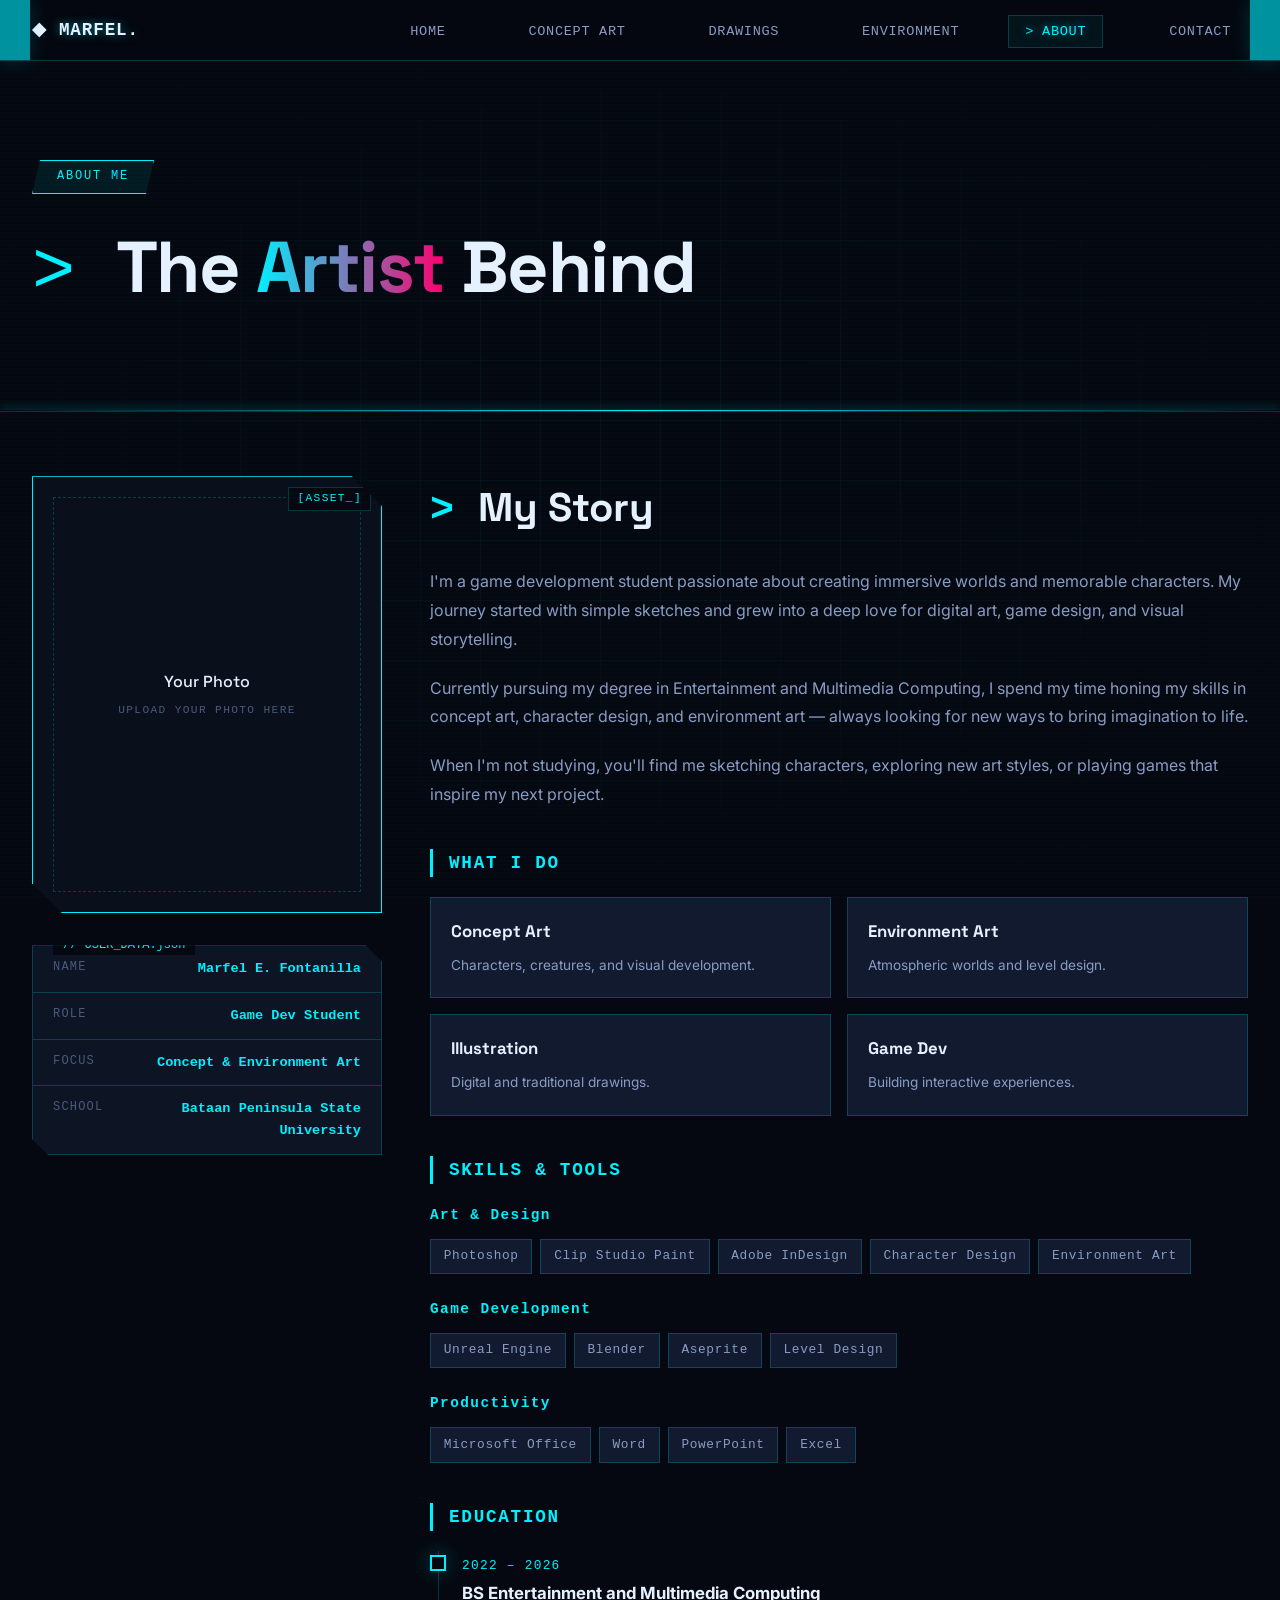
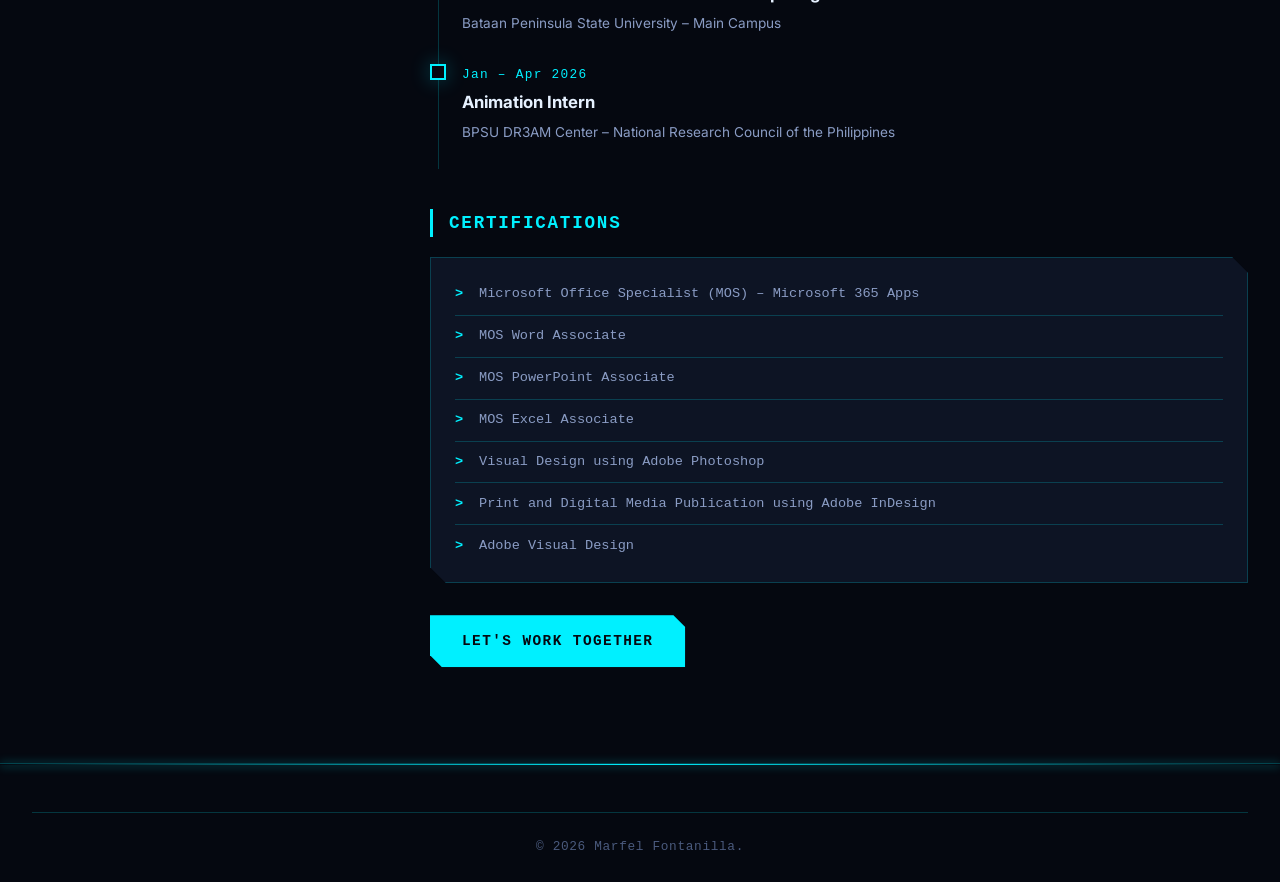
==== about.html @ c0fa5304 "Update about.html" ====
<!DOCTYPE html>
<html lang="en">
<head>
    <meta charset="UTF-8">
    <meta name="viewport" content="width=device-width, initial-scale=1.0">
    <title>About | Marfel Fontanilla</title>
    <link rel="stylesheet" href="css/style.css">
    <link href="https://fonts.googleapis.com/css2?family=Inter:wght@300;400;500;600;700;800&family=Space+Grotesk:wght@400;500;600;700&display=swap" rel="stylesheet">
</head>
<body>
    <div class="cursor"></div>
    <div class="cursor-follower"></div>

    <nav class="navbar">
        <div class="nav-container">
            <a href="index.html" class="logo">
                <span class="logo-icon">◆</span>
                <span class="logo-text">MARFEL<span class="dot">.</span></span>
            </a>
            <ul class="nav-menu">
                <li><a href="index.html">Home</a></li>
                <li><a href="concept-art.html">Concept Art</a></li>
                <li><a href="drawings.html">Drawings</a></li>
                <li><a href="environment.html">Environment</a></li>
                <li><a href="about.html" class="active">About</a></li>
                <li><a href="contact.html">Contact</a></li>
            </ul>
            <button class="nav-toggle"><span></span><span></span><span></span></button>
        </div>
    </nav>

    <section class="page-header">
        <div class="hero-bg">
            <div class="grid-bg"></div>
            <div class="gradient-orb orb-1"></div>
            <div class="gradient-orb orb-2"></div>
        </div>
        <div class="container">
            <span class="section-tag">About Me</span>
            <h1>The <span class="gradient-text">Artist</span> Behind</h1>
        </div>
    </section>

    <section class="about-detail">
        <div class="container">
            <div class="about-detail-grid">
                <div class="about-image-section">
                    <div class="image-frame">
                        <div class="placeholder-art square">
                            <span>Your Photo</span>
                            <small>Upload your photo here</small>
                        </div>
                    </div>
                    <div class="quick-info">
                        <div class="info-item">
                            <span class="info-label">Name</span>
                            <span class="info-value">Marfel E. Fontanilla</span>
                        </div>
                        <div class="info-item">
                            <span class="info-label">Role</span>
                            <span class="info-value">Game Dev Student</span>
                        </div>
                        <div class="info-item">
                            <span class="info-label">Focus</span>
                            <span class="info-value">Concept & Environment Art</span>
                        </div>
                        <div class="info-item">
                            <span class="info-label">School</span>
                            <span class="info-value">Bataan Peninsula State University</span>
                        </div>
                    </div>
                </div>
                <div class="about-text-section">
                    <h2>My Story</h2>
                    <p>
                        I'm a game development student passionate about creating immersive worlds 
                        and memorable characters. My journey started with simple sketches and grew into 
                        a deep love for digital art, game design, and visual storytelling.
                    </p>
                    <p>
                        Currently pursuing my degree in Entertainment and Multimedia Computing, I spend 
                        my time honing my skills in concept art, character design, and environment art — 
                        always looking for new ways to bring imagination to life.
                    </p>
                    <p>
                        When I'm not studying, you'll find me sketching characters, exploring new art 
                        styles, or playing games that inspire my next project.
                    </p>

                    <h3>What I Do</h3>
                    <div class="services-grid">
                        <div class="service-item">
                           
                            <h4>Concept Art</h4>
                            <p>Characters, creatures, and visual development.</p>
                        </div>
                        <div class="service-item">
                           
                            <h4>Environment Art</h4>
                            <p>Atmospheric worlds and level design.</p>
                        </div>
                        <div class="service-item">
                          
                            <h4>Illustration</h4>
                            <p>Digital and traditional drawings.</p>
                        </div>
                        <div class="service-item">
                         
                            <h4>Game Dev</h4>
                            <p>Building interactive experiences.</p>
                        </div>
                    </div>

                    <h3>Skills & Tools</h3>
                    <div class="skills-section">
                        <div class="skill-group">
                            <h4>Art & Design</h4>
                            <div class="skill-tags">
                                <span>Photoshop</span>
                           
                                <span>Clip Studio Paint</span>
                                <span>Adobe InDesign</span>
                                <span>Character Design</span>
                                <span>Environment Art</span>
                            </div>
                        </div>
                        <div class="skill-group">
                            <h4>Game Development</h4>
                            <div class="skill-tags">
                               
                                <span>Unreal Engine</span>
                                <span>Blender</span>
                                <span>Aseprite</span>
                                <span>Level Design</span>
                            </div>
                        </div>
                        <div class="skill-group">
                            <h4>Productivity</h4>
                            <div class="skill-tags">
                                <span>Microsoft Office</span>
                                <span>Word</span>
                                <span>PowerPoint</span>
                                <span>Excel</span>
                            </div>
                        </div>
                    </div>

                    <h3>Education</h3>
                    <div class="timeline">
                        <div class="timeline-item">
                            <div class="timeline-marker"></div>
                            <div class="timeline-content">
                                <span class="timeline-year">2022 – 2026</span>
                                <h4>BS Entertainment and Multimedia Computing</h4>
                                <p>Bataan Peninsula State University – Main Campus</p>
                            </div>
                        </div>
                        <div class="timeline-item">
                            <div class="timeline-marker"></div>
                            <div class="timeline-content">
                                <span class="timeline-year">Jan – Apr 2026</span>
                                <h4>Animation Intern</h4>
                                <p>BPSU DR3AM Center – National Research Council of the Philippines</p>
                            </div>
                        </div>
                    </div>

                    <h3>Certifications</h3>
                    <ul class="cert-list">
                        <li>Microsoft Office Specialist (MOS) – Microsoft 365 Apps</li>
                        <li>MOS Word Associate</li>
                        <li>MOS PowerPoint Associate</li>
                        <li>MOS Excel Associate</li>
                        <li>Visual Design using Adobe Photoshop</li>
                        <li>Print and Digital Media Publication using Adobe InDesign</li>
                        <li>Adobe Visual Design</li>
                    </ul>

                    <a href="contact.html" class="btn btn-primary">Let's Work Together</a>
                </div>
            </div>
        </div>
    </section>

    <footer class="footer">
        <div class="container">
            <div class="footer-bottom">
                <p>&copy; 2026 Marfel Fontanilla.</p>
            </div>
        </div>
    </footer>

    <script src="js/main.js"></script>
</body>
</html>
---- css/style.css ----
/* ============================================================
   GAME DEV PORTFOLIO — CYBERPUNK HUD THEME
   ============================================================ */

/* RESET & BASE
   ============================================================ */
* {
    margin: 0;
    padding: 0;
    box-sizing: border-box;
}

:root {
    /* Core palette */
    --bg-void: #050810;
    --bg-deep: #0a0f1c;
    --bg-panel: #0d1424;
    --bg-card: #111a2e;
    --bg-elevated: #16223b;
    --bg-overlay: rgba(5, 8, 16, 0.85);

    /* Neon accents */
    --neon-cyan: #00f0ff;
    --neon-cyan-dim: #0099a8;
    --neon-magenta: #ff006e;
    --neon-magenta-dim: #aa0049;
    --neon-yellow: #ffea00;
    --neon-green: #00ff88;
    --neon-red: #ff003c;

    /* Text */
    --text-primary: #e6f1ff;
    --text-secondary: #8a9cc4;
    --text-muted: #4a5a7d;
    --text-dim: #2a3550;

    /* Borders */
    --border-line: rgba(0, 240, 255, 0.2);
    --border-glow: rgba(0, 240, 255, 0.5);
    --border-warn: rgba(255, 234, 0, 0.4);

    /* Shadows */
    --shadow-glow-cyan: 0 0 20px rgba(0, 240, 255, 0.3);
    --shadow-glow-magenta: 0 0 20px rgba(255, 0, 110, 0.3);
    --shadow-deep: 0 10px 40px rgba(0, 0, 0, 0.6);

    /* Fonts */
    --font-display: 'Space Grotesk', sans-serif;
    --font-body: 'Inter', -apple-system, sans-serif;
    --font-mono: 'JetBrains Mono', 'Courier New', monospace;
}

html {
    scroll-behavior: smooth;
}

body {
    font-family: var(--font-body);
    background: var(--bg-void);
    color: var(--text-primary);
    line-height: 1.6;
    overflow-x: hidden;
    cursor: default;
    min-height: 100vh;
    position: relative;
}

/* Hex grid background */
body::before {
    content: '';
    position: fixed;
    inset: 0;
    background-image:
        linear-gradient(rgba(0, 240, 255, 0.04) 1px, transparent 1px),
        linear-gradient(90deg, rgba(0, 240, 255, 0.04) 1px, transparent 1px);
    background-size: 60px 60px;
    pointer-events: none;
    z-index: 0;
    mask-image: radial-gradient(ellipse at center, black 20%, transparent 80%);
    -webkit-mask-image: radial-gradient(ellipse at center, black 20%, transparent 80%);
}

/* Scanline overlay */
body::after {
    content: '';
    position: fixed;
    inset: 0;
    background: repeating-linear-gradient(
        0deg,
        transparent,
        transparent 2px,
        rgba(0, 240, 255, 0.015) 2px,
        rgba(0, 240, 255, 0.015) 4px
    );
    pointer-events: none;
    z-index: 1;
    animation: scanline-drift 8s linear infinite;
}

@keyframes scanline-drift {
    0% { background-position: 0 0; }
    100% { background-position: 0 100px; }
}

.container {
    max-width: 1280px;
    margin: 0 auto;
    padding: 0 2rem;
    position: relative;
    z-index: 2;
}

/* ============================================================
   NAVIGATION
   ============================================================ */
.navbar {
    position: fixed;
    top: 0;
    left: 0;
    right: 0;
    z-index: 1000;
    padding: 1rem 0;
    background: var(--bg-overlay);
    backdrop-filter: blur(20px);
    -webkit-backdrop-filter: blur(20px);
    border-bottom: 1px solid var(--border-line);
    transition: all 0.3s ease;
}

.navbar::before,
.navbar::after {
    content: '';
    position: absolute;
    top: 0;
    width: 30px;
    height: 100%;
    background: var(--neon-cyan);
    opacity: 0.6;
    box-shadow: var(--shadow-glow-cyan);
}

.navbar::before { left: 0; }
.navbar::after { right: 0; }

.nav-container {
    max-width: 1280px;
    margin: 0 auto;
    padding: 0 2rem;
    display: flex;
    justify-content: space-between;
    align-items: center;
}

.logo {
    display: flex;
    align-items: center;
    gap: 0.75rem;
    text-decoration: none;
    color: var(--text-primary);
    font-family: var(--font-mono);
    font-weight: 700;
    font-size: 1.1rem;
    letter-spacing: 0.05em;
}

.logo-prefix {
    color: var(--neon-cyan);
    font-size: 0.85rem;
    opacity: 0.7;
}

.logo-text {
    color: var(--text-primary);
    text-shadow: 0 0 10px rgba(0, 240, 255, 0.5);
}

.logo-bracket {
    color: var(--neon-magenta);
    text-shadow: 0 0 10px rgba(255, 0, 110, 0.5);
}

.nav-menu {
    display: flex;
    list-style: none;
    gap: 2rem;
    align-items: center;
}

.nav-menu a {
    color: var(--text-secondary);
    text-decoration: none;
    font-family: var(--font-mono);
    font-size: 0.85rem;
    font-weight: 500;
    letter-spacing: 0.05em;
    text-transform: uppercase;
    padding: 0.5rem 1rem;
    position: relative;
    transition: all 0.3s ease;
    border: 1px solid transparent;
}

.nav-menu a::before {
    content: '>';
    margin-right: 0.5rem;
    color: var(--neon-cyan);
    opacity: 0;
    transition: all 0.3s ease;
}

.nav-menu a:hover,
.nav-menu a.active {
    color: var(--neon-cyan);
    border-color: var(--border-line);
    background: rgba(0, 240, 255, 0.05);
    text-shadow: 0 0 8px rgba(0, 240, 255, 0.5);
}

.nav-menu a:hover::before,
.nav-menu a.active::before {
    opacity: 1;
}

.nav-toggle {
    display: none;
    background: var(--bg-card);
    border: 1px solid var(--border-line);
    cursor: pointer;
    flex-direction: column;
    gap: 5px;
    padding: 10px;
    transition: all 0.3s ease;
}

.nav-toggle:hover {
    border-color: var(--neon-cyan);
    box-shadow: var(--shadow-glow-cyan);
}

.nav-toggle span {
    display: block;
    width: 24px;
    height: 2px;
    background: var(--neon-cyan);
    transition: 0.3s;
    box-shadow: 0 0 5px rgba(0, 240, 255, 0.5);
}

@media (max-width: 900px) {
    .nav-menu {
        position: fixed;
        top: 70px;
        right: -100%;
        flex-direction: column;
        background: var(--bg-overlay);
        backdrop-filter: blur(20px);
        width: 280px;
        height: calc(100vh - 70px);
        padding: 2rem;
        gap: 1rem;
        transition: right 0.3s ease;
        border-left: 1px solid var(--border-line);
    }
    .nav-menu.active { right: 0; }
    .nav-toggle { display: flex; }
}

/* ============================================================
   HERO SECTION
   ============================================================ */
.hero {
    min-height: 100vh;
    display: flex;
    align-items: center;
    justify-content: center;
    position: relative;
    padding: 8rem 2rem 4rem;
    overflow: hidden;
}

.hero-content {
    position: relative;
    z-index: 2;
    text-align: left;
    max-width: 900px;
    width: 100%;
}

/* Status badge */
.hero-badge {
    display: inline-flex;
    align-items: center;
    gap: 0.75rem;
    padding: 0.5rem 1rem;
    background: rgba(0, 255, 136, 0.08);
    border: 1px solid var(--neon-green);
    color: var(--neon-green);
    font-family: var(--font-mono);
    font-size: 0.8rem;
    letter-spacing: 0.1em;
    text-transform: uppercase;
    margin-bottom: 2rem;
    position: relative;
    clip-path: polygon(0 0, 100% 0, calc(100% - 10px) 100%, 0 100%);
}

.status-dot {
    width: 8px;
    height: 8px;
    background: var(--neon-green);
    box-shadow: 0 0 10px var(--neon-green);
    animation: status-pulse 2s infinite;
}

@keyframes status-pulse {
    0%, 100% { opacity: 1; }
    50% { opacity: 0.4; }
}

/* Title with terminal effect */
.hero-title {
    font-family: var(--font-display);
    font-size: clamp(2.5rem, 7vw, 5rem);
    font-weight: 700;
    line-height: 1.05;
    letter-spacing: -0.02em;
    margin-bottom: 1.5rem;
}

.hero-title-prefix {
    font-family: var(--font-mono);
    color: var(--neon-cyan);
    font-size: 0.5em;
    font-weight: 400;
    display: block;
    margin-bottom: 0.5rem;
    letter-spacing: 0.1em;
}

.gradient-text {
    background: linear-gradient(90deg, var(--neon-cyan) 0%, var(--neon-magenta) 100%);
    -webkit-background-clip: text;
    background-clip: text;
    -webkit-text-fill-color: transparent;
    display: inline-block;
}

.title-cursor {
    display: inline-block;
    width: 3px;
    height: 0.9em;
    background: var(--neon-cyan);
    margin-left: 0.1em;
    animation: cursor-blink 1s infinite;
    vertical-align: middle;
}

@keyframes cursor-blink {
    0%, 50% { opacity: 1; }
    51%, 100% { opacity: 0; }
}

.hero-subtitle {
    font-size: 1.1rem;
    color: var(--text-secondary);
    max-width: 650px;
    margin-bottom: 2.5rem;
    line-height: 1.7;
}

.hero-subtitle::before {
    content: '> ';
    color: var(--neon-cyan);
    font-family: var(--font-mono);
    font-weight: 600;
}

.hero-cta {
    display: flex;
    gap: 1rem;
    flex-wrap: wrap;
    margin-bottom: 3rem;
}

/* Buttons - HUD style */
.btn {
    display: inline-flex;
    align-items: center;
    gap: 0.5rem;
    padding: 0.9rem 2rem;
    text-decoration: none;
    font-family: var(--font-mono);
    font-weight: 600;
    font-size: 0.9rem;
    letter-spacing: 0.1em;
    text-transform: uppercase;
    transition: all 0.3s ease;
    border: none;
    cursor: pointer;
    position: relative;
    background: transparent;
    color: var(--text-primary);
}

.btn-primary {
    background: var(--neon-cyan);
    color: var(--bg-void);
    clip-path: polygon(0 0, calc(100% - 12px) 0, 100% 12px, 100% 100%, 12px 100%, 0 calc(100% - 12px));
    box-shadow: 0 0 30px rgba(0, 240, 255, 0.4);
}

.btn-primary:hover {
    background: var(--neon-magenta);
    box-shadow: var(--shadow-glow-magenta);
    transform: translateY(-2px);
}

.btn-secondary {
    border: 1px solid var(--neon-cyan);
    color: var(--neon-cyan);
    clip-path: polygon(0 0, calc(100% - 12px) 0, 100% 12px, 100% 100%, 12px 100%, 0 calc(100% - 12px));
}

.btn-secondary:hover {
    background: rgba(0, 240, 255, 0.1);
    box-shadow: var(--shadow-glow-cyan);
}

.btn-arrow {
    transition: transform 0.3s ease;
}

.btn:hover .btn-arrow {
    transform: translateX(4px);
}

/* Stats / system readout */
.hero-stats {
    display: grid;
    grid-template-columns: repeat(auto-fit, minmax(140px, 1fr));
    gap: 1rem;
    margin-top: 3rem;
    padding: 1.5rem;
    background: var(--bg-panel);
    border: 1px solid var(--border-line);
    position: relative;
}

.hero-stats::before {
    content: 'SYS.STATUS';
    position: absolute;
    top: -10px;
    left: 20px;
    background: var(--bg-void);
    padding: 0 10px;
    color: var(--neon-cyan);
    font-family: var(--font-mono);
    font-size: 0.75rem;
    letter-spacing: 0.1em;
}

.stat {
    text-align: center;
    padding: 0.5rem;
    border-left: 1px solid var(--border-line);
}

.stat:first-child { border-left: none; }

.stat-value {
    font-family: var(--font-mono);
    font-size: 1.5rem;
    font-weight: 700;
    color: var(--neon-cyan);
    margin-bottom: 0.25rem;
    text-shadow: 0 0 10px rgba(0, 240, 255, 0.5);
}

.stat-label {
    font-family: var(--font-mono);
    font-size: 0.7rem;
    color: var(--text-muted);
    text-transform: uppercase;
    letter-spacing: 0.1em;
}

/* ============================================================
   SECTIONS
   ============================================================ */
section {
    padding: 6rem 0;
    position: relative;
}

.section-header {
    text-align: center;
    max-width: 700px;
    margin: 0 auto 4rem;
}

.section-tag {
    display: inline-block;
    padding: 0.4rem 1rem;
    background: rgba(0, 240, 255, 0.08);
    border: 1px solid var(--neon-cyan);
    color: var(--neon-cyan);
    font-family: var(--font-mono);
    font-size: 0.75rem;
    letter-spacing: 0.15em;
    text-transform: uppercase;
    margin-bottom: 1rem;
    clip-path: polygon(8px 0, 100% 0, calc(100% - 8px) 100%, 0 100%);
    padding-left: 1.5rem;
    padding-right: 1.5rem;
}

.section-header h2 {
    font-family: var(--font-display);
    font-size: clamp(2rem, 4vw, 3rem);
    font-weight: 700;
    margin-bottom: 1rem;
    letter-spacing: -0.02em;
    color: var(--text-primary);
}

.section-header h2::before {
    content: '// ';
    color: var(--neon-magenta);
    font-family: var(--font-mono);
    font-weight: 400;
}

.section-header p {
    color: var(--text-secondary);
    font-size: 1rem;
}

/* ============================================================
   PORTFOLIO CATEGORIES
   ============================================================ */
.categories-grid {
    display: grid;
    grid-template-columns: repeat(auto-fit, minmax(320px, 1fr));
    gap: 1.5rem;
}

.category-card {
    background: var(--bg-card);
    border: 1px solid var(--border-line);
    text-decoration: none;
    color: inherit;
    transition: all 0.4s ease;
    position: relative;
    overflow: hidden;
    clip-path: polygon(0 0, calc(100% - 20px) 0, 100% 20px, 100% 100%, 20px 100%, 0 calc(100% - 20px));
}

.category-card::before {
    content: '';
    position: absolute;
    top: 0;
    left: -100%;
    width: 100%;
    height: 100%;
    background: linear-gradient(90deg, transparent, rgba(0, 240, 255, 0.1), transparent);
    transition: left 0.6s ease;
}

.category-card:hover::before {
    left: 100%;
}

.category-card:hover {
    border-color: var(--neon-cyan);
    box-shadow: var(--shadow-glow-cyan);
    transform: translateY(-5px);
}

.card-image {
    height: 180px;
    background-size: cover;
    background-position: center;
    position: relative;
    border-bottom: 1px solid var(--border-line);
}

.concept-art-img {
    background: linear-gradient(135deg, rgba(0, 240, 255, 0.3), rgba(255, 0, 110, 0.3));
}

.drawings-img {
    background: linear-gradient(135deg, rgba(0, 255, 136, 0.3), rgba(0, 240, 255, 0.3));
}

.environment-img {
    background: linear-gradient(135deg, rgba(255, 234, 0, 0.2), rgba(0, 240, 255, 0.3));
}

.card-image::before {
    content: attr(data-code);
    position: absolute;
    top: 10px;
    left: 10px;
    font-family: var(--font-mono);
    font-size: 0.7rem;
    color: var(--neon-cyan);
    background: var(--bg-overlay);
    padding: 2px 8px;
    border: 1px solid var(--border-line);
    letter-spacing: 0.1em;
}

.card-content {
    padding: 2rem;
}

.card-content h3 {
    font-family: var(--font-display);
    font-size: 1.5rem;
    margin-bottom: 0.75rem;
    color: var(--text-primary);
}

.card-content p {
    color: var(--text-secondary);
    font-size: 0.9rem;
    margin-bottom: 1.5rem;
    line-height: 1.6;
}

.card-link {
    color: var(--neon-cyan);
    font-family: var(--font-mono);
    font-size: 0.8rem;
    font-weight: 600;
    letter-spacing: 0.1em;
    text-transform: uppercase;
    display: inline-flex;
    align-items: center;
    gap: 0.5rem;
    text-decoration: none;
}

.card-link::before {
    content: '[';
    color: var(--text-muted);
}

.card-link::after {
    content: ']';
    color: var(--text-muted);
}

.arrow {
    transition: transform 0.3s ease;
}

.category-card:hover .arrow {
    transform: translateX(4px);
}

/* ============================================================
   PAGE HEADERS
   ============================================================ */
.page-header {
    padding: 10rem 0 4rem;
    text-align: left;
    position: relative;
    overflow: hidden;
    border-bottom: 1px solid var(--border-line);
}

.page-header::before {
    content: '';
    position: absolute;
    bottom: 0;
    left: 0;
    right: 0;
    height: 1px;
    background: linear-gradient(90deg, transparent, var(--neon-cyan), transparent);
    box-shadow: 0 0 10px var(--neon-cyan);
}

.page-header h1 {
    font-family: var(--font-display);
    font-size: clamp(2.5rem, 6vw, 4.5rem);
    font-weight: 700;
    margin-bottom: 1rem;
    letter-spacing: -0.02em;
}

.page-header h1::before {
    content: '> ';
    color: var(--neon-cyan);
    font-family: var(--font-mono);
    font-weight: 400;
}

.page-header p {
    color: var(--text-secondary);
    font-size: 1.05rem;
    max-width: 600px;
    font-family: var(--font-mono);
}

.page-header p::before {
    content: '// ';
    color: var(--neon-magenta);
}

/* ============================================================
   FILTER TABS
   ============================================================ */
.filter-section {
    padding: 2rem 0;
    border-bottom: 1px solid var(--border-line);
}

.filter-tabs {
    display: flex;
    gap: 0.5rem;
    justify-content: center;
    flex-wrap: wrap;
}

.filter-btn {
    padding: 0.6rem 1.25rem;
    background: var(--bg-card);
    border: 1px solid var(--border-line);
    color: var(--text-secondary);
    font-family: var(--font-mono);
    font-size: 0.8rem;
    font-weight: 500;
    letter-spacing: 0.1em;
    text-transform: uppercase;
    cursor: pointer;
    transition: all 0.3s ease;
    clip-path: polygon(8px 0, 100% 0, calc(100% - 8px) 100%, 0 100%);
}

.filter-btn:hover {
    border-color: var(--neon-cyan);
    color: var(--neon-cyan);
}

.filter-btn.active {
    background: var(--neon-cyan);
    color: var(--bg-void);
    border-color: var(--neon-cyan);
    box-shadow: var(--shadow-glow-cyan);
}

/* ============================================================
   GALLERY GRID
   ============================================================ */
.gallery-section {
    padding: 3rem 0 6rem;
}

.gallery-grid {
    display: grid;
    grid-template-columns: repeat(auto-fill, minmax(300px, 1fr));
    gap: 1.5rem;
    grid-auto-rows: minmax(280px, auto);
}

.gallery-item {
    background: var(--bg-card);
    border: 1px solid var(--border-line);
    transition: all 0.4s ease;
    cursor: pointer;
    position: relative;
    overflow: hidden;
    clip-path: polygon(0 0, calc(100% - 16px) 0, 100% 16px, 100% 100%, 16px 100%, 0 calc(100% - 16px));
}

.gallery-item::before {
    content: '';
    position: absolute;
    top: 0;
    left: 0;
    width: 4px;
    height: 100%;
    background: var(--neon-cyan);
    transform: scaleY(0);
    transform-origin: bottom;
    transition: transform 0.3s ease;
    box-shadow: 0 0 10px var(--neon-cyan);
}

.gallery-item:hover::before {
    transform: scaleY(1);
    transform-origin: top;
}

.gallery-item.large {
    grid-column: span 2;
}

.gallery-item:hover {
    border-color: var(--neon-cyan);
    box-shadow: var(--shadow-glow-cyan);
    transform: translateY(-3px);
}

.art-frame {
    position: relative;
    overflow: hidden;
    height: 220px;
    background: var(--bg-deep);
    border-bottom: 1px solid var(--border-line);
}

.gallery-item.large .art-frame {
    height: 300px;
}

.placeholder-art {
    width: 100%;
    height: 100%;
    background: 
        linear-gradient(135deg, var(--bg-elevated) 0%, var(--bg-card) 100%);
    display: flex;
    flex-direction: column;
    align-items: center;
    justify-content: center;
    color: var(--text-muted);
    font-family: var(--font-mono);
    font-size: 0.85rem;
    font-weight: 500;
    position: relative;
    letter-spacing: 0.1em;
    text-transform: uppercase;
}

.placeholder-art::before {
    content: '';
    position: absolute;
    inset: 20px;
    border: 1px dashed var(--border-line);
    pointer-events: none;
}

.placeholder-art::after {
    content: '[ASSET_' attr(data-id) ']';
    position: absolute;
    top: 10px;
    right: 10px;
    font-size: 0.7rem;
    color: var(--neon-cyan);
    background: var(--bg-overlay);
    padding: 2px 8px;
    border: 1px solid var(--border-line);
}

.placeholder-art span {
    position: relative;
    z-index: 1;
    color: var(--text-primary);
    font-family: var(--font-display);
    font-size: 1rem;
    text-transform: none;
    letter-spacing: 0;
}

.placeholder-art small {
    position: relative;
    z-index: 1;
    font-size: 0.7rem;
    color: var(--text-muted);
    margin-top: 0.5rem;
    font-family: var(--font-mono);
}

.gallery-item:hover .placeholder-art {
    background: var(--bg-elevated);
}

.art-info {
    padding: 1.25rem;
    position: relative;
}

.art-info::before {
    content: '> READ_MORE';
    position: absolute;
    top: 10px;
    right: 15px;
    font-family: var(--font-mono);
    font-size: 0.65rem;
    color: var(--neon-cyan);
    letter-spacing: 0.1em;
    opacity: 0;
    transition: opacity 0.3s ease;
}

.gallery-item:hover .art-info::before {
    opacity: 1;
}

.art-info h3 {
    font-size: 1.05rem;
    margin-bottom: 0.5rem;
    font-family: var(--font-display);
    color: var(--text-primary);
}

.art-info p {
    color: var(--text-secondary);
    font-size: 0.85rem;
    margin-bottom: 0.75rem;
    line-height: 1.5;
}

.art-meta {
    display: flex;
    gap: 0.4rem;
    flex-wrap: wrap;
}

.art-meta span {
    padding: 0.2rem 0.6rem;
    background: rgba(0, 240, 255, 0.08);
    border: 1px solid var(--border-line);
    font-family: var(--font-mono);
    font-size: 0.7rem;
    color: var(--neon-cyan);
    letter-spacing: 0.05em;
    text-transform: uppercase;
}

/* ============================================================
   LIGHTBOX
   ============================================================ */
.lightbox {
    position: fixed;
    inset: 0;
    background: var(--bg-overlay);
    backdrop-filter: blur(10px);
    z-index: 10000;
    display: none;
    align-items: center;
    justify-content: center;
    padding: 2rem;
}

.lightbox.active {
    display: flex;
}

.lightbox-content {
    max-width: 90vw;
    max-height: 90vh;
    display: flex;
    flex-direction: column;
    align-items: center;
    gap: 1rem;
    background: var(--bg-panel);
    border: 1px solid var(--neon-cyan);
    padding: 2rem;
    position: relative;
    clip-path: polygon(0 0, calc(100% - 30px) 0, 100% 30px, 100% 100%, 30px 100%, 0 calc(100% - 30px));
}

.lightbox-content::before {
    content: '// ASSET_VIEWER.exe';
    position: absolute;
    top: -10px;
    left: 20px;
    background: var(--bg-void);
    padding: 0 10px;
    font-family: var(--font-mono);
    font-size: 0.75rem;
    color: var(--neon-cyan);
    letter-spacing: 0.1em;
}

.lightbox-image {
    width: 70vw;
    max-width: 800px;
    height: 60vh;
    max-height: 600px;
    background: var(--bg-deep);
    border: 1px solid var(--border-line);
    display: flex;
    align-items: center;
    justify-content: center;
    color: var(--text-muted);
    font-family: var(--font-mono);
}

.lightbox-info {
    text-align: center;
    color: var(--text-primary);
    font-family: var(--font-mono);
}

.lightbox-info h3 {
    font-size: 1.3rem;
    margin-bottom: 0.5rem;
    font-family: var(--font-display);
}

.lightbox-close,
.lightbox-prev,
.lightbox-next {
    position: fixed;
    background: var(--bg-card);
    border: 2px solid var(--neon-cyan);
    color: var(--neon-cyan);
    width: 60px;
    height: 60px;
    cursor: pointer;
    font-size: 1.5rem;
    font-family: var(--font-mono);
    font-weight: 700;
    transition: all 0.3s ease;
    z-index: 10001;
    display: flex;
    align-items: center;
    justify-content: center;
    box-shadow: var(--shadow-glow-cyan), 0 4px 20px rgba(0, 0, 0, 0.5);
    clip-path: polygon(12px 0, 100% 0, calc(100% - 12px) 100%, 0 100%);
}

.lightbox-close:hover,
.lightbox-prev:hover,
.lightbox-next:hover {
    background: var(--neon-cyan);
    color: var(--bg-void);
    box-shadow: var(--shadow-glow-cyan), 0 0 40px rgba(0, 240, 255, 0.8);
    transform: scale(1.1);
}

.lightbox-prev:hover { transform: scale(1.1) translateX(-3px); }
.lightbox-next:hover { transform: scale(1.1) translateX(3px); }

/* Position buttons safely within viewport */
.lightbox-close { 
    top: 20px; 
    right: 20px; 
}

.lightbox-prev { 
    left: 20px; 
    top: 50%; 
    transform: translateY(-50%); 
}

.lightbox-next { 
    right: 20px; 
    top: 50%; 
    transform: translateY(-50%); 
}

/* On mobile, move them inside or make smaller */
@media (max-width: 768px) {
    .lightbox-close,
    .lightbox-prev,
    .lightbox-next {
        width: 45px;
        height: 45px;
        font-size: 1.1rem;
    }
    .lightbox-close { top: 10px; right: 10px; }
    .lightbox-prev { left: 10px; }
    .lightbox-next { right: 10px; }
}

@media (max-width: 480px) {
    .lightbox-close,
    .lightbox-prev,
    .lightbox-next {
        width: 40px;
        height: 40px;
        font-size: 1rem;
    }
}


/* ============================================================
   ABOUT PAGE
   ============================================================ */
.about-detail {
    padding: 4rem 0 6rem;
}

.about-detail-grid {
    display: grid;
    grid-template-columns: 350px 1fr;
    gap: 3rem;
    align-items: start;
}

@media (max-width: 900px) {
    .about-detail-grid {
        grid-template-columns: 1fr;
        gap: 2rem;
    }
}

.image-frame {
    position: relative;
    margin-bottom: 2rem;
    border: 1px solid var(--neon-cyan);
    overflow: hidden;
    clip-path: polygon(0 0, calc(100% - 30px) 0, 100% 30px, 100% 100%, 30px 100%, 0 calc(100% - 30px));
}

.quick-info {
    background: var(--bg-panel);
    border: 1px solid var(--border-line);
    position: relative;
    clip-path: polygon(0 0, calc(100% - 16px) 0, 100% 16px, 100% 100%, 16px 100%, 0 calc(100% - 16px));
}

.quick-info::before {
    content: '// USER_DATA.json';
    position: absolute;
    top: -10px;
    left: 20px;
    background: var(--bg-void);
    padding: 0 10px;
    font-family: var(--font-mono);
    font-size: 0.75rem;
    color: var(--neon-cyan);
}

.info-item {
    display: flex;
    justify-content: space-between;
    padding: 0.75rem 1.25rem;
    border-bottom: 1px solid var(--border-line);
    font-family: var(--font-mono);
    font-size: 0.85rem;
}

.info-item:last-child { border-bottom: none; }

.info-label {
    color: var(--text-muted);
    text-transform: uppercase;
    letter-spacing: 0.1em;
    font-size: 0.75rem;
}

.info-value {
    color: var(--neon-cyan);
    font-weight: 600;
    text-align: right;
}

.about-text-section h2 {
    font-family: var(--font-display);
    font-size: 2.5rem;
    margin-bottom: 1.5rem;
}

.about-text-section h2::before {
    content: '> ';
    color: var(--neon-cyan);
    font-family: var(--font-mono);
}

.about-text-section p {
    color: var(--text-secondary);
    margin-bottom: 1.25rem;
    line-height: 1.8;
}

.about-text-section h3 {
    font-family: var(--font-mono);
    font-size: 1.1rem;
    color: var(--neon-cyan);
    margin: 2.5rem 0 1.25rem;
    letter-spacing: 0.1em;
    text-transform: uppercase;
    border-left: 3px solid var(--neon-cyan);
    padding-left: 1rem;
}

.services-grid {
    display: grid;
    grid-template-columns: repeat(2, 1fr);
    gap: 1rem;
    margin-bottom: 2rem;
}

@media (max-width: 600px) {
    .services-grid { grid-template-columns: 1fr; }
}

.service-item {
    padding: 1.25rem;
    background: var(--bg-card);
    border: 1px solid var(--border-line);
    transition: all 0.3s ease;
    position: relative;
    overflow: hidden;
}

.service-item::before {
    content: '';
    position: absolute;
    top: 0;
    left: 0;
    width: 100%;
    height: 1px;
    background: linear-gradient(90deg, transparent, var(--neon-cyan), transparent);
    opacity: 0;
    transition: opacity 0.3s ease;
}

.service-item:hover {
    border-color: var(--neon-cyan);
    transform: translateY(-3px);
}

.service-item:hover::before {
    opacity: 1;
}

.service-id {
    font-family: var(--font-mono);
    font-size: 0.7rem;
    color: var(--neon-magenta);
    letter-spacing: 0.1em;
    margin-bottom: 0.5rem;
}

.service-item h4 {
    font-size: 1.05rem;
    margin-bottom: 0.5rem;
    color: var(--text-primary);
    font-family: var(--font-display);
}

.service-item p {
    font-size: 0.85rem;
    color: var(--text-secondary);
    margin: 0;
}

.skills-section {
    display: flex;
    flex-direction: column;
    gap: 1.5rem;
    margin-bottom: 2rem;
}

.skill-group h4 {
    font-family: var(--font-mono);
    font-size: 0.9rem;
    margin-bottom: 0.75rem;
    color: var(--neon-cyan);
    letter-spacing: 0.1em;
}

.skill-tags {
    display: flex;
    gap: 0.5rem;
    flex-wrap: wrap;
}

.skill-tags span {
    padding: 0.4rem 0.8rem;
    background: var(--bg-card);
    border: 1px solid var(--border-line);
    font-family: var(--font-mono);
    font-size: 0.8rem;
    color: var(--text-secondary);
    letter-spacing: 0.05em;
    transition: all 0.3s ease;
}

.skill-tags span:hover {
    border-color: var(--neon-cyan);
    color: var(--neon-cyan);
    box-shadow: var(--shadow-glow-cyan);
}

.timeline {
    position: relative;
    padding-left: 2rem;
    margin-bottom: 2rem;
}

.timeline::before {
    content: '';
    position: absolute;
    left: 8px;
    top: 0;
    bottom: 0;
    width: 1px;
    background: var(--border-line);
}

.timeline-item {
    position: relative;
    padding-bottom: 1.5rem;
}

.timeline-marker {
    position: absolute;
    left: -2rem;
    top: 4px;
    width: 16px;
    height: 16px;
    background: var(--bg-void);
    border: 2px solid var(--neon-cyan);
    box-shadow: var(--shadow-glow-cyan);
}

.timeline-year {
    font-family: var(--font-mono);
    font-size: 0.8rem;
    color: var(--neon-cyan);
    letter-spacing: 0.1em;
}

.timeline-content h4 {
    font-size: 1.05rem;
    margin: 0.25rem 0;
    color: var(--text-primary);
}

.timeline-content p {
    font-size: 0.85rem;
    color: var(--text-secondary);
    margin: 0;
}

.cert-list {
    list-style: none;
    margin-bottom: 2rem;
    background: var(--bg-panel);
    border: 1px solid var(--border-line);
    padding: 1rem 1.5rem;
    clip-path: polygon(0 0, calc(100% - 16px) 0, 100% 16px, 100% 100%, 16px 100%, 0 calc(100% - 16px));
}

.cert-list li {
    padding: 0.6rem 0;
    padding-left: 1.5rem;
    position: relative;
    color: var(--text-secondary);
    border-bottom: 1px solid var(--border-line);
    font-family: var(--font-mono);
    font-size: 0.85rem;
}

.cert-list li:last-child { border-bottom: none; }

.cert-list li::before {
    content: '>';
    position: absolute;
    left: 0;
    color: var(--neon-cyan);
    font-weight: bold;
}

/* ============================================================
   CONTACT PAGE
   ============================================================ */
.contact-section {
    padding: 4rem 0 6rem;
}

.contact-grid {
    display: grid;
    grid-template-columns: 1fr 1.2fr;
    gap: 3rem;
    align-items: start;
}

@media (max-width: 900px) {
    .contact-grid {
        grid-template-columns: 1fr;
        gap: 2rem;
    }
}

.contact-info h2 {
    font-family: var(--font-display);
    font-size: 2.5rem;
    margin-bottom: 1rem;
}

.contact-info h2::before {
    content: '> ';
    color: var(--neon-cyan);
    font-family: var(--font-mono);
}

.contact-info > p {
    color: var(--text-secondary);
    margin-bottom: 2.5rem;
    line-height: 1.7;
}

.contact-methods {
    display: flex;
    flex-direction: column;
    gap: 1rem;
    margin-bottom: 3rem;
}

.contact-method {
    display: flex;
    align-items: center;
    gap: 1rem;
    padding: 1.25rem;
    background: var(--bg-card);
    border: 1px solid var(--border-line);
    transition: all 0.3s ease;
    position: relative;
    clip-path: polygon(0 0, calc(100% - 12px) 0, 100% 12px, 100% 100%, 12px 100%, 0 calc(100% - 12px));
}

.contact-method:hover {
    border-color: var(--neon-cyan);
    transform: translateX(5px);
    box-shadow: var(--shadow-glow-cyan);
}

.method-id {
    font-family: var(--font-mono);
    font-size: 0.7rem;
    color: var(--neon-magenta);
    letter-spacing: 0.1em;
    width: 30px;
    text-align: center;
}

.method-info h4 {
    font-family: var(--font-mono);
    font-size: 0.7rem;
    color: var(--text-muted);
    margin-bottom: 0.25rem;
    letter-spacing: 0.1em;
    text-transform: uppercase;
}

.method-info a,
.method-info p {
    color: var(--neon-cyan);
    text-decoration: none;
    font-weight: 500;
    font-size: 0.9rem;
    margin: 0;
    font-family: var(--font-mono);
}

.method-info a:hover {
    text-shadow: 0 0 8px rgba(0, 240, 255, 0.8);
}

.social-links h4 {
    font-family: var(--font-mono);
    font-size: 0.9rem;
    margin-bottom: 1rem;
    color: var(--neon-cyan);
    letter-spacing: 0.1em;
}

.social-icons {
    display: flex;
    gap: 0.5rem;
    flex-wrap: wrap;
}

.social-icon {
    width: 50px;
    height: 50px;
    background: var(--bg-card);
    border: 1px solid var(--border-line);
    display: flex;
    align-items: center;
    justify-content: center;
    text-decoration: none;
    color: var(--text-primary);
    font-family: var(--font-mono);
    font-weight: 700;
    font-size: 0.75rem;
    letter-spacing: 0.1em;
    transition: all 0.3s ease;
    clip-path: polygon(8px 0, 100% 0, calc(100% - 8px) 100%, 0 100%);
}

.social-icon:hover {
    background: var(--neon-cyan);
    color: var(--bg-void);
    border-color: var(--neon-cyan);
    box-shadow: var(--shadow-glow-cyan);
    transform: translateY(-3px);
}

.contact-form-wrapper {
    background: var(--bg-panel);
    border: 1px solid var(--border-line);
    padding: 2.5rem;
    position: relative;
    clip-path: polygon(0 0, calc(100% - 24px) 0, 100% 24px, 100% 100%, 24px 100%, 0 calc(100% - 24px));
}

.contact-form-wrapper::before {
    content: '// CONTACT_FORM.exe';
    position: absolute;
    top: -10px;
    left: 20px;
    background: var(--bg-void);
    padding: 0 10px;
    font-family: var(--font-mono);
    font-size: 0.75rem;
    color: var(--neon-cyan);
    letter-spacing: 0.1em;
}

.contact-form {
    display: flex;
    flex-direction: column;
    gap: 1.25rem;
}

.form-group {
    display: flex;
    flex-direction: column;
    gap: 0.5rem;
}

.form-group label {
    font-family: var(--font-mono);
    font-size: 0.75rem;
    color: var(--neon-cyan);
    letter-spacing: 0.1em;
    text-transform: uppercase;
}

.form-group input,
.form-group select,
.form-group textarea {
    padding: 0.85rem 1rem;
    background: var(--bg-deep);
    border: 1px solid var(--border-line);
    color: var(--text-primary);
    font-family: var(--font-mono);
    font-size: 0.9rem;
    transition: all 0.3s ease;
    clip-path: polygon(0 0, calc(100% - 8px) 0, 100% 8px, 100% 100%, 8px 100%, 0 calc(100% - 8px));
}

.form-group input:focus,
.form-group select:focus,
.form-group textarea:focus {
    outline: none;
    border-color: var(--neon-cyan);
    box-shadow: 0 0 0 1px var(--neon-cyan), 0 0 20px rgba(0, 240, 255, 0.2);
}

.form-group textarea {
    resize: vertical;
    min-height: 120px;
    font-family: var(--font-body);
}

#form-result {
    font-family: var(--font-mono);
    font-size: 0.85rem;
    padding: 0.5rem;
}

/* ============================================================
   ABOUT PREVIEW (HOME)
   ============================================================ */
.about-preview {
    padding: 6rem 0;
    background: var(--bg-panel);
    border-top: 1px solid var(--border-line);
    border-bottom: 1px solid var(--border-line);
    position: relative;
}

.about-preview::before,
.about-preview::after {
    content: '';
    position: absolute;
    left: 0;
    right: 0;
    height: 1px;
    background: linear-gradient(90deg, transparent, var(--neon-magenta), transparent);
    box-shadow: 0 0 10px var(--neon-magenta);
}

.about-preview::before { top: 0; }
.about-preview::after { bottom: 0; }

.about-grid {
    display: grid;
    grid-template-columns: 1fr 1.2fr;
    gap: 3rem;
    align-items: center;
}

@media (max-width: 900px) {
    .about-grid {
        grid-template-columns: 1fr;
        gap: 2rem;
    }
}

.visual-frame {
    position: relative;
    border: 1px solid var(--neon-magenta);
    overflow: hidden;
    clip-path: polygon(0 0, calc(100% - 30px) 0, 100% 30px, 100% 100%, 30px 100%, 0 calc(100% - 30px));
}

.placeholder-art {
    aspect-ratio: 4/5;
    background: var(--bg-deep);
}

.about-content h2 {
    font-family: var(--font-display);
    font-size: 2.5rem;
    margin: 1rem 0 1.5rem;
}

.about-content h2::before {
    content: '> ';
    color: var(--neon-cyan);
    font-family: var(--font-mono);
}

.about-content p {
    color: var(--text-secondary);
    margin-bottom: 1rem;
    line-height: 1.8;
}

.tech-stack {
    display: flex;
    gap: 0.5rem;
    flex-wrap: wrap;
    margin: 2rem 0;
}

.tech-tag {
    padding: 0.4rem 0.8rem;
    background: var(--bg-elevated);
    border: 1px solid var(--border-line);
    font-family: var(--font-mono);
    font-size: 0.8rem;
    color: var(--neon-cyan);
    letter-spacing: 0.05em;
    clip-path: polygon(6px 0, 100% 0, calc(100% - 6px) 100%, 0 100%);
}

/* ============================================================
   FOOTER
   ============================================================ */
.footer {
    background: var(--bg-void);
    border-top: 1px solid var(--border-line);
    padding: 3rem 0 1.5rem;
    position: relative;
}

.footer::before {
    content: '';
    position: absolute;
    top: 0;
    left: 0;
    right: 0;
    height: 1px;
    background: linear-gradient(90deg, transparent, var(--neon-cyan), transparent);
    box-shadow: 0 0 10px var(--neon-cyan);
}

.footer-grid {
    display: grid;
    grid-template-columns: 2fr 1fr 1fr;
    gap: 3rem;
    margin-bottom: 2rem;
}

@media (max-width: 700px) {
    .footer-grid {
        grid-template-columns: 1fr;
        gap: 2rem;
    }
}

.footer-col .logo {
    margin-bottom: 1rem;
}

.footer-col p {
    color: var(--text-secondary);
    margin-top: 0.5rem;
    font-size: 0.9rem;
    font-family: var(--font-mono);
}

.footer-col h4 {
    font-family: var(--font-mono);
    font-size: 0.85rem;
    margin-bottom: 1rem;
    color: var(--neon-cyan);
    letter-spacing: 0.1em;
    text-transform: uppercase;
}

.footer-col ul {
    list-style: none;
}

.footer-col ul li {
    margin-bottom: 0.5rem;
}

.footer-col ul a {
    color: var(--text-secondary);
    text-decoration: none;
    font-family: var(--font-mono);
    font-size: 0.85rem;
    transition: color 0.3s ease;
}

.footer-col ul a::before {
    content: '> ';
    color: var(--neon-cyan);
    opacity: 0;
    transition: opacity 0.3s ease;
}

.footer-col ul a:hover {
    color: var(--neon-cyan);
}

.footer-col ul a:hover::before {
    opacity: 1;
}

.footer-bottom {
    text-align: center;
    padding-top: 1.5rem;
    border-top: 1px solid var(--border-line);
    color: var(--text-muted);
    font-family: var(--font-mono);
    font-size: 0.8rem;
    letter-spacing: 0.05em;
}

/* ============================================================
   ANIMATIONS
   ============================================================ */
.fade-in {
    opacity: 0;
    transform: translateY(30px);
    transition: all 0.8s cubic-bezier(0.4, 0, 0.2, 1);
}

.fade-in.visible {
    opacity: 1;
    transform: translateY(0);
}

/* Glitch effect for hovers */
@keyframes glitch {
    0% { transform: translate(0); }
    20% { transform: translate(-2px, 2px); }
    40% { transform: translate(-2px, -2px); }
    60% { transform: translate(2px, 2px); }
    80% { transform: translate(2px, -2px); }
    100% { transform: translate(0); }
}

.btn-primary:hover,
.btn-secondary:hover {
    animation: glitch 0.3s;
}
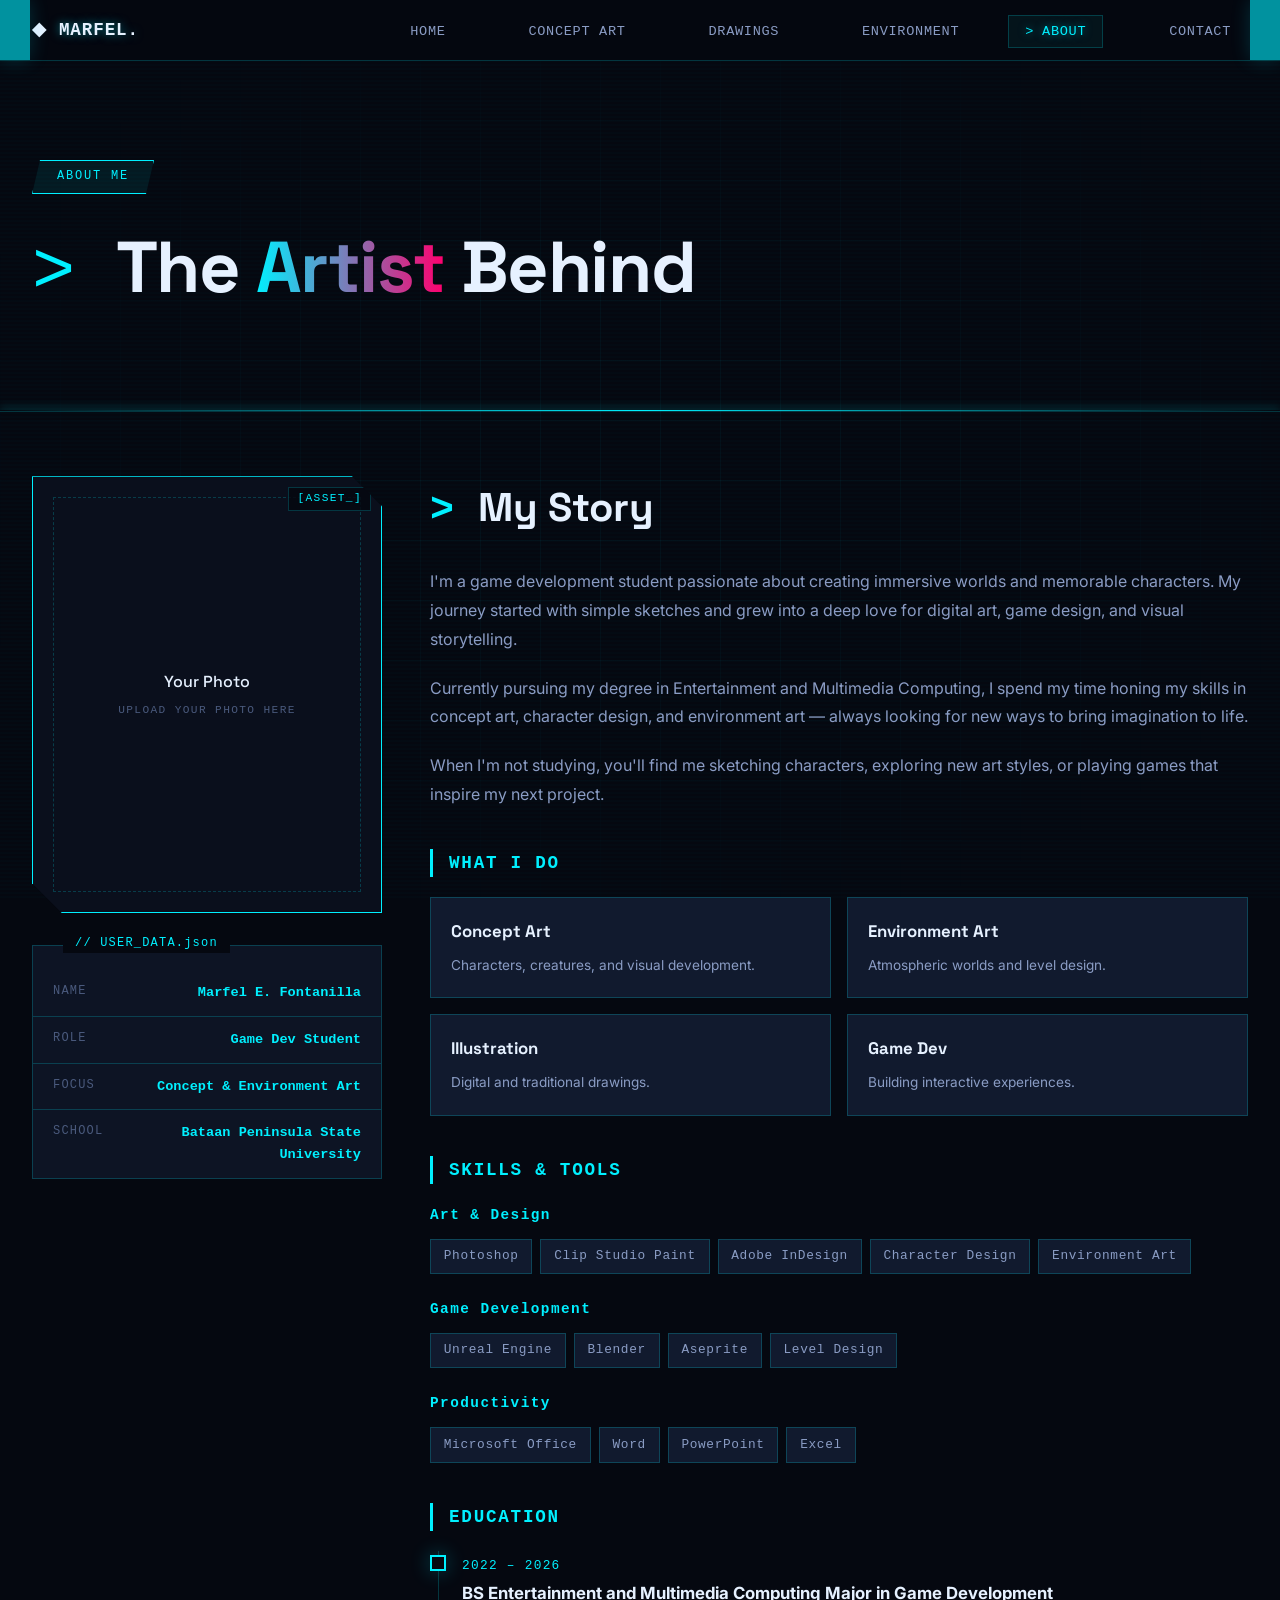
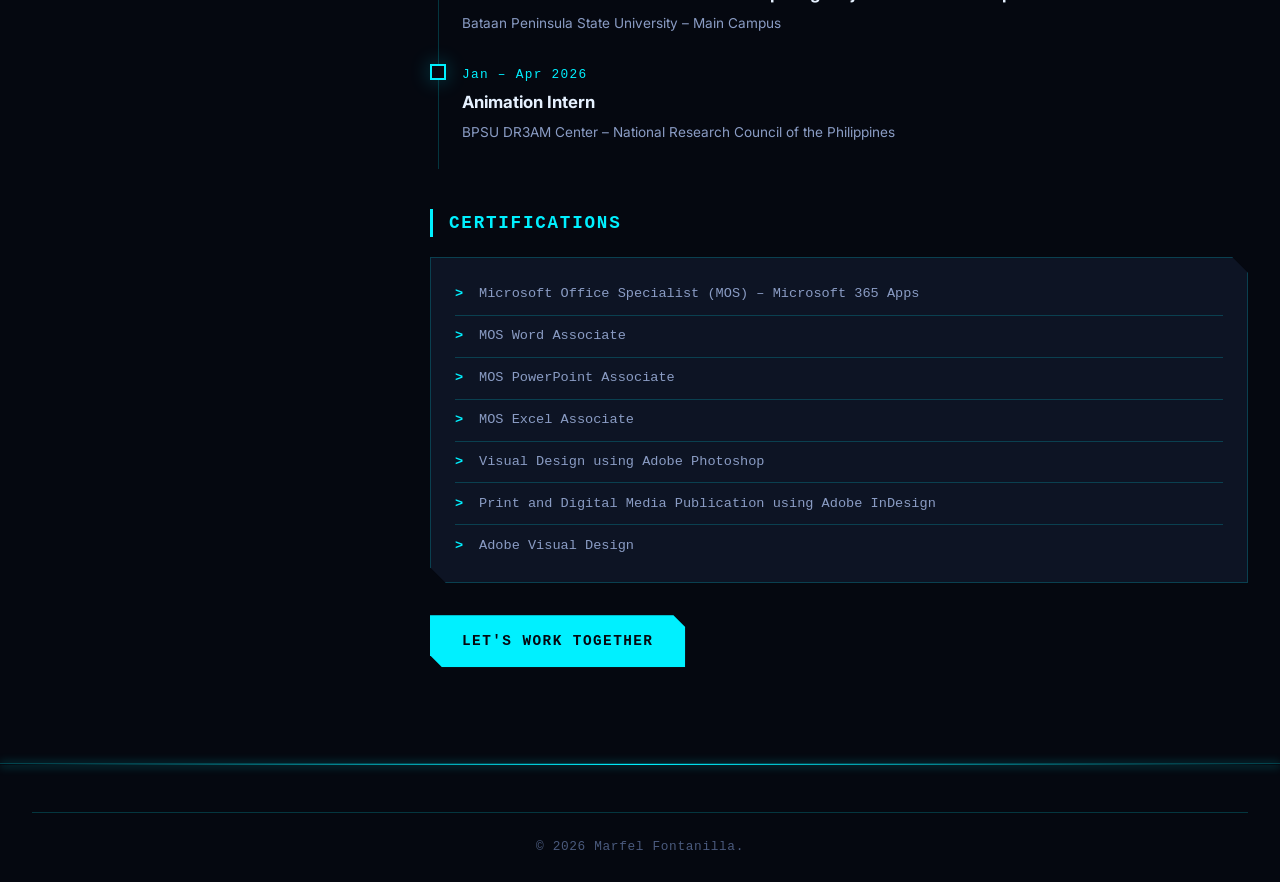
==== commit 516b650b: "Update about.html" ====
--- a/about.html
+++ b/about.html
@@ -151,7 +151,7 @@
                             <div class="timeline-marker"></div>
                             <div class="timeline-content">
                                 <span class="timeline-year">2022 – 2026</span>
-                                <h4>BS Entertainment and Multimedia Computing</h4>
+                                <h4>BS Entertainment and Multimedia Computing Major in Game Development</h4>
                                 <p>Bataan Peninsula State University – Main Campus</p>
                             </div>
                         </div>
--- a/css/style.css
+++ b/css/style.css
@@ -440,7 +440,7 @@
     grid-template-columns: repeat(auto-fit, minmax(140px, 1fr));
     gap: 1rem;
     margin-top: 3rem;
-    padding: 1.5rem;
+    padding: 2.5rem 1.5rem 1.5rem; /* Extra top padding */
     background: var(--bg-panel);
     border: 1px solid var(--border-line);
     position: relative;
@@ -449,15 +449,18 @@
 .hero-stats::before {
     content: 'SYS.STATUS';
     position: absolute;
-    top: -10px;
-    left: 20px;
+    top: -12px;
+    left: 30px;
     background: var(--bg-void);
-    padding: 0 10px;
+    padding: 0 12px;
     color: var(--neon-cyan);
     font-family: var(--font-mono);
     font-size: 0.75rem;
     letter-spacing: 0.1em;
-}
+    z-index: 10;
+    white-space: nowrap; /* Prevents text wrapping */
+}
+
 
 .stat {
     text-align: center;
@@ -767,7 +770,7 @@
 .gallery-item {
     background: var(--bg-card);
     border: 1px solid var(--border-line);
-    transition: all 0.4s ease;
+    transition: all 0.4s ease, opacity 0.4s ease, transform 0.4s ease;
     cursor: pointer;
     position: relative;
     overflow: hidden;
@@ -957,22 +960,26 @@
     gap: 1rem;
     background: var(--bg-panel);
     border: 1px solid var(--neon-cyan);
-    padding: 2rem;
-    position: relative;
-    clip-path: polygon(0 0, calc(100% - 30px) 0, 100% 30px, 100% 100%, 30px 100%, 0 calc(100% - 30px));
+    padding: 3.5rem 2rem 2rem; /* Increased top padding */
+    position: relative;
+    margin-top: 20px; /* Push down to make room for title above */
 }
 
 .lightbox-content::before {
     content: '// ASSET_VIEWER.exe';
     position: absolute;
     top: -10px;
-    left: 20px;
+    left: 40px;
     background: var(--bg-void);
-    padding: 0 10px;
-    font-family: var(--font-mono);
-    font-size: 0.75rem;
-    color: var(--neon-cyan);
-    letter-spacing: 0.1em;
+    padding: 0 12px;
+    font-family: var(--font-mono);
+    font-size: 0.8rem; /* Slightly bigger to be readable */
+    color: var(--neon-cyan);
+    letter-spacing: 0.1em;
+    z-index: 100; /* Higher z-index */
+    white-space: nowrap;
+    overflow: visible; /* Ensure not clipped */
+    text-shadow: 0 0 10px rgba(0, 240, 255, 0.5);
 }
 
 .lightbox-image {
@@ -1111,20 +1118,25 @@
     background: var(--bg-panel);
     border: 1px solid var(--border-line);
     position: relative;
-    clip-path: polygon(0 0, calc(100% - 16px) 0, 100% 16px, 100% 100%, 16px 100%, 0 calc(100% - 16px));
+    padding-top: 1.5rem; /* Space for the title */
+    /* Removed clip-path so title can extend outside */
 }
 
 .quick-info::before {
     content: '// USER_DATA.json';
     position: absolute;
-    top: -10px;
-    left: 20px;
+    top: -12px;
+    left: 30px;
     background: var(--bg-void);
-    padding: 0 10px;
+    padding: 0 12px;
     font-family: var(--font-mono);
     font-size: 0.75rem;
     color: var(--neon-cyan);
-}
+    letter-spacing: 0.1em;
+    z-index: 10;
+    white-space: nowrap; /* Prevents text wrapping */
+}
+
 
 .info-item {
     display: flex;
@@ -1498,23 +1510,26 @@
 .contact-form-wrapper {
     background: var(--bg-panel);
     border: 1px solid var(--border-line);
-    padding: 2.5rem;
-    position: relative;
-    clip-path: polygon(0 0, calc(100% - 24px) 0, 100% 24px, 100% 100%, 24px 100%, 0 calc(100% - 24px));
+    padding: 3.5rem 2.5rem 2.5rem; /* Extra top padding for title */
+    position: relative;
+    /* Removed clip-path so title can extend outside */
 }
 
 .contact-form-wrapper::before {
     content: '// CONTACT_FORM.exe';
     position: absolute;
-    top: -10px;
-    left: 20px;
+    top: -12px;
+    left: 30px;
     background: var(--bg-void);
-    padding: 0 10px;
+    padding: 0 12px;
     font-family: var(--font-mono);
     font-size: 0.75rem;
     color: var(--neon-cyan);
     letter-spacing: 0.1em;
-}
+    z-index: 10;
+    white-space: nowrap; /* Prevents text wrapping */
+}
+
 
 .contact-form {
     display: flex;
@@ -1780,3 +1795,67 @@
 .btn-secondary:hover {
     animation: glitch 0.3s;
 }
+
+/* Add this anywhere in your CSS */
+.contact-form-wrapper::before,
+.lightbox-content::before,
+.quick-info::before,
+.hero-stats::before {
+    animation: title-pulse 3s ease-in-out infinite;
+}
+
+@keyframes title-pulse {
+    0%, 100% { 
+        opacity: 1; 
+        text-shadow: 0 0 5px rgba(0, 240, 255, 0.5);
+    }
+    50% { 
+        opacity: 0.7; 
+        text-shadow: 0 0 15px rgba(0, 240, 255, 0.8);
+    }
+}
+
+.gallery-img {
+    width: 100%;
+    height: 100%;
+    object-fit: cover;
+    transition: transform 0.4s ease;
+}
+
+.gallery-item:hover .gallery-img {
+    transform: scale(1.05);
+}
+
+.gallery-img {
+    width: 100%;
+    height: 100%;
+    object-fit: cover;
+    display: block;
+    border-radius: 4px;
+}
+
+/* Default for landscape/wide images */
+.gallery-item .art-frame {
+    height: 220px; /* or whatever your default is */
+    overflow: hidden;
+}
+
+/* Portrait images - taller frame */
+.gallery-item.portrait .art-frame {
+    height: 400px; /* taller to fit portrait images */
+}
+
+.gallery-img {
+    width: 100%;
+    height: 100%;
+    object-fit: cover;
+    display: block;
+    border-radius: 4px;
+}
+
+/* For portrait images, use contain to show the FULL image */
+.gallery-item.portrait .gallery-img {
+    object-fit: contain;
+    background-color: #0a0e17; /* Dark background for empty bars */
+}
+
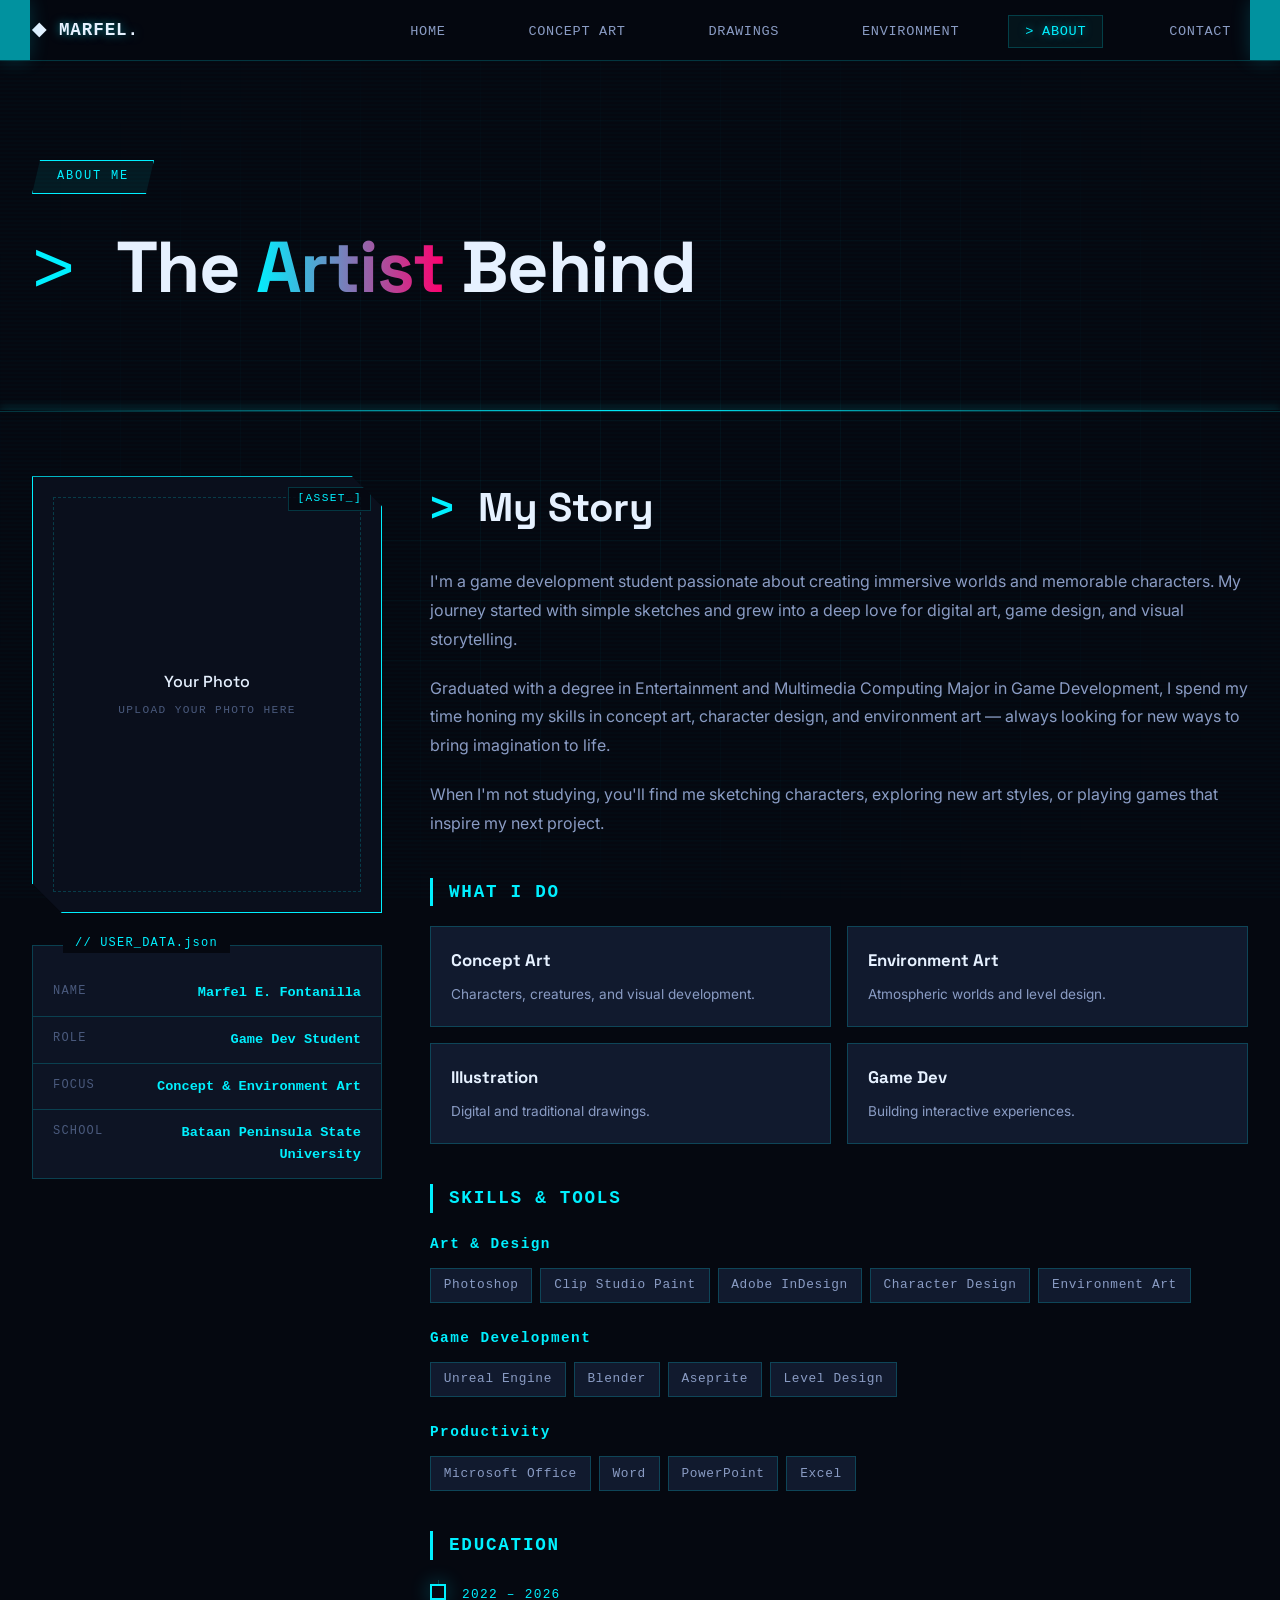
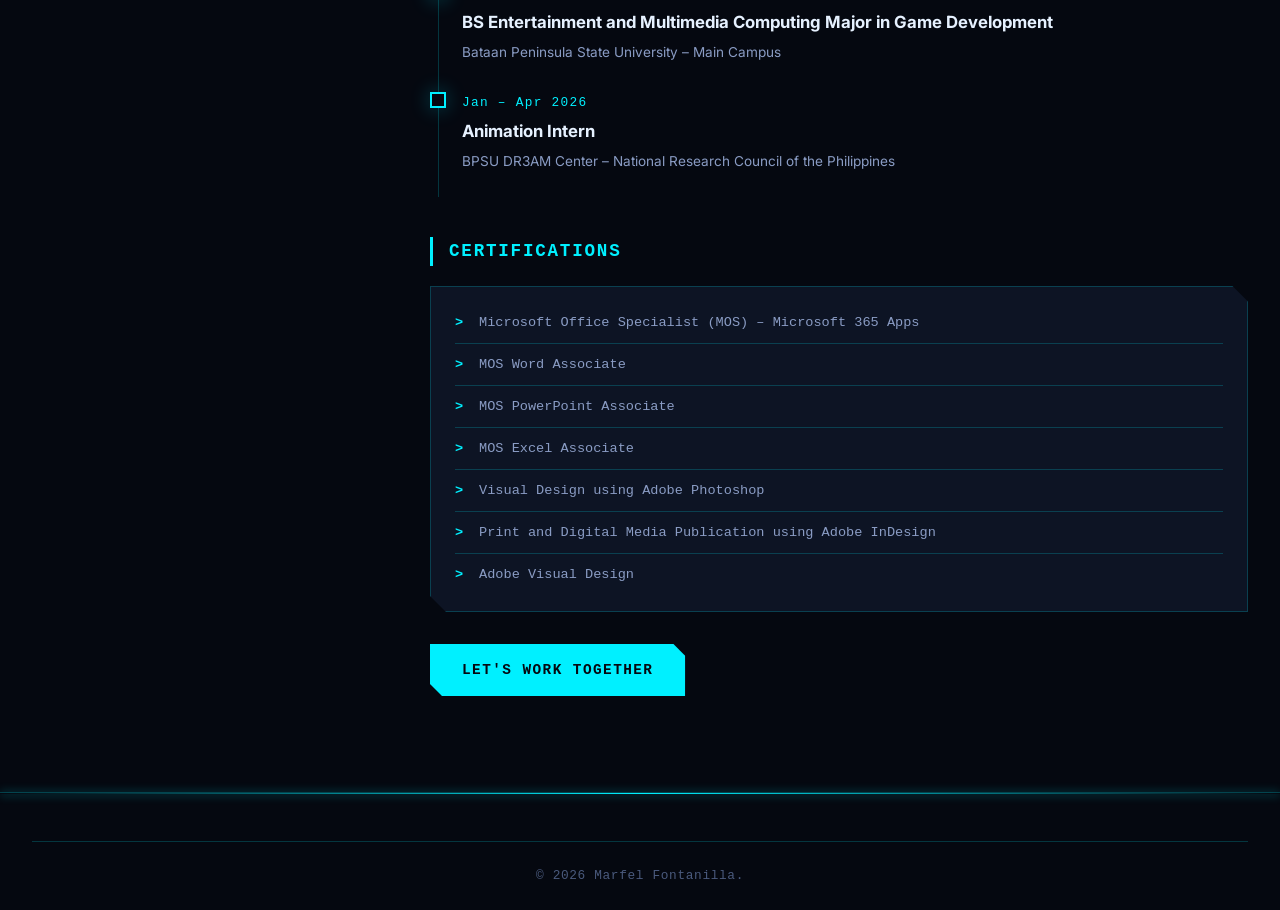
==== commit a8f633fd: "Update About: change 'pursuing degree' to 'graduated with degree'" ====
--- a/about.html
+++ b/about.html
@@ -78,8 +78,8 @@
                         a deep love for digital art, game design, and visual storytelling.
                     </p>
                     <p>
-                        Currently pursuing my degree in Entertainment and Multimedia Computing, I spend 
-                        my time honing my skills in concept art, character design, and environment art — 
+                        Graduated with a degree in Entertainment and Multimedia Computing Major in Game Development, I spend
+                        my time honing my skills in concept art, character design, and environment art —
                         always looking for new ways to bring imagination to life.
                     </p>
                     <p>
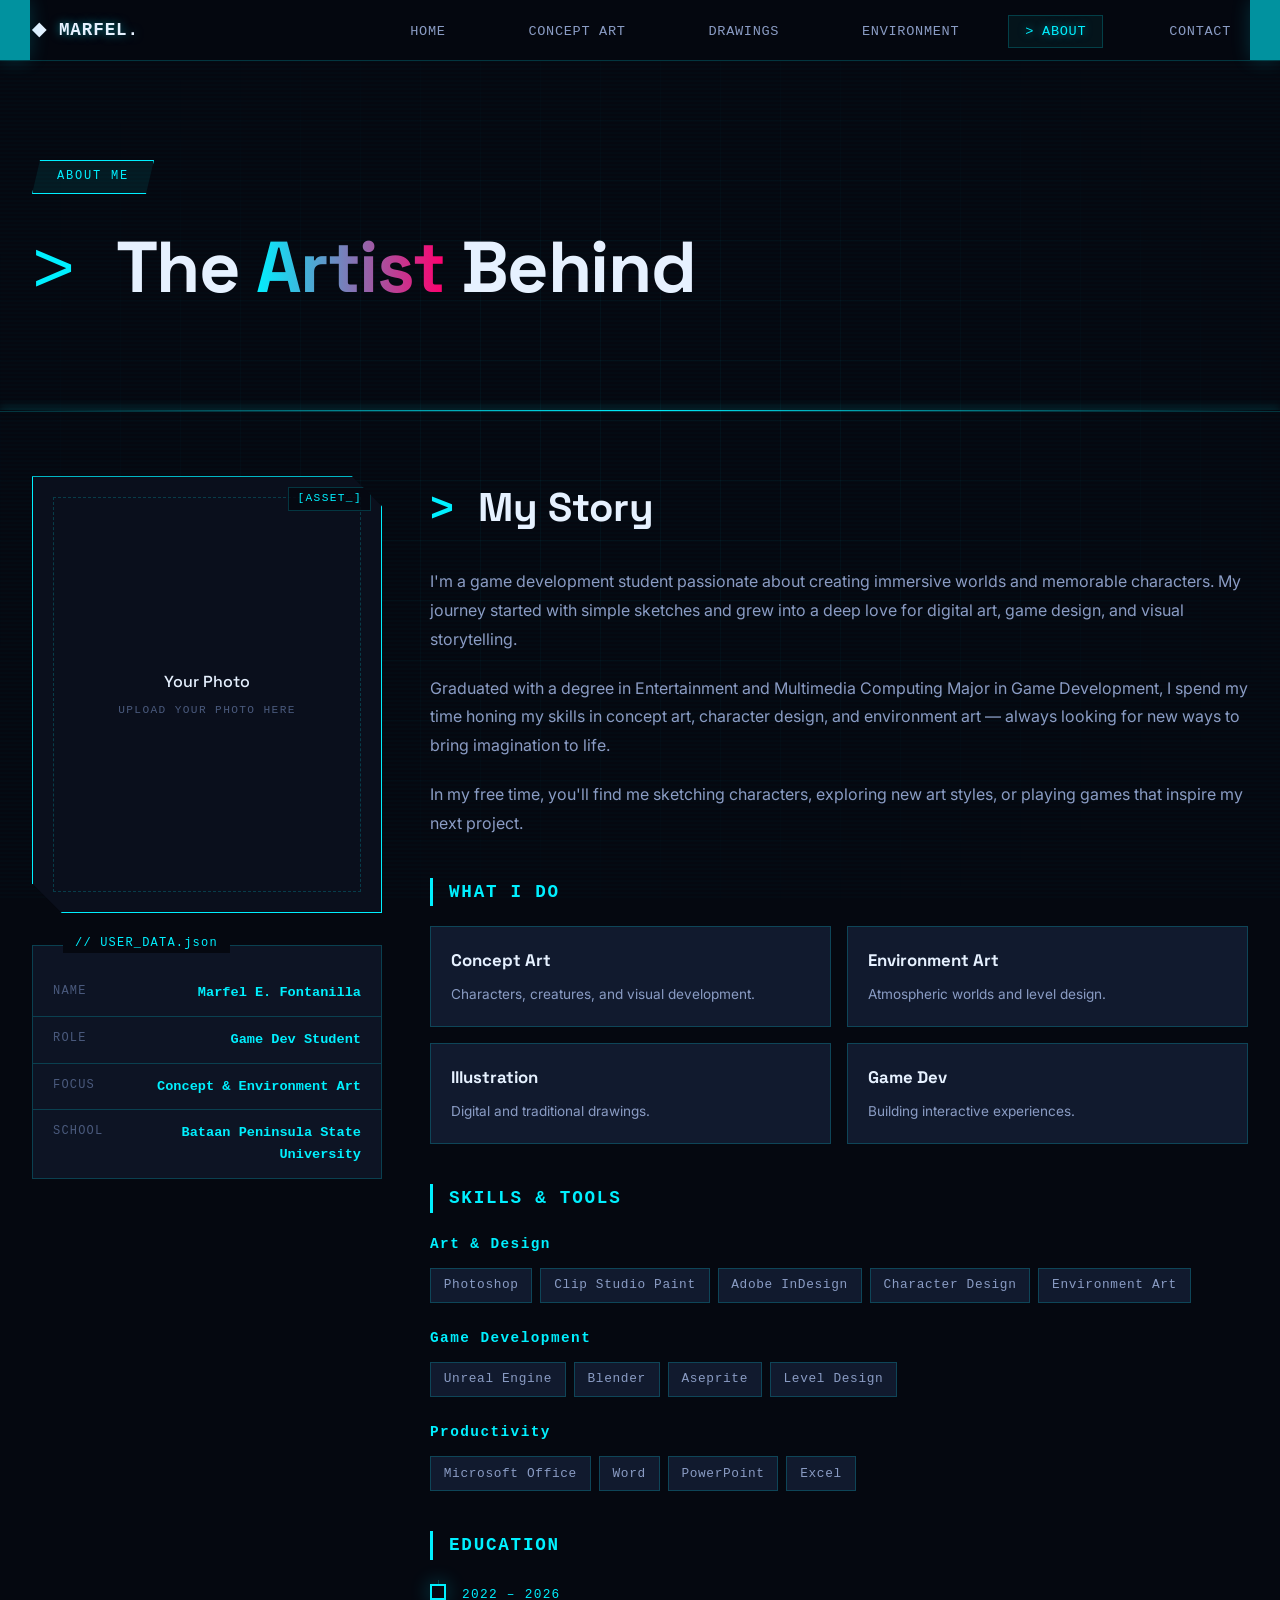
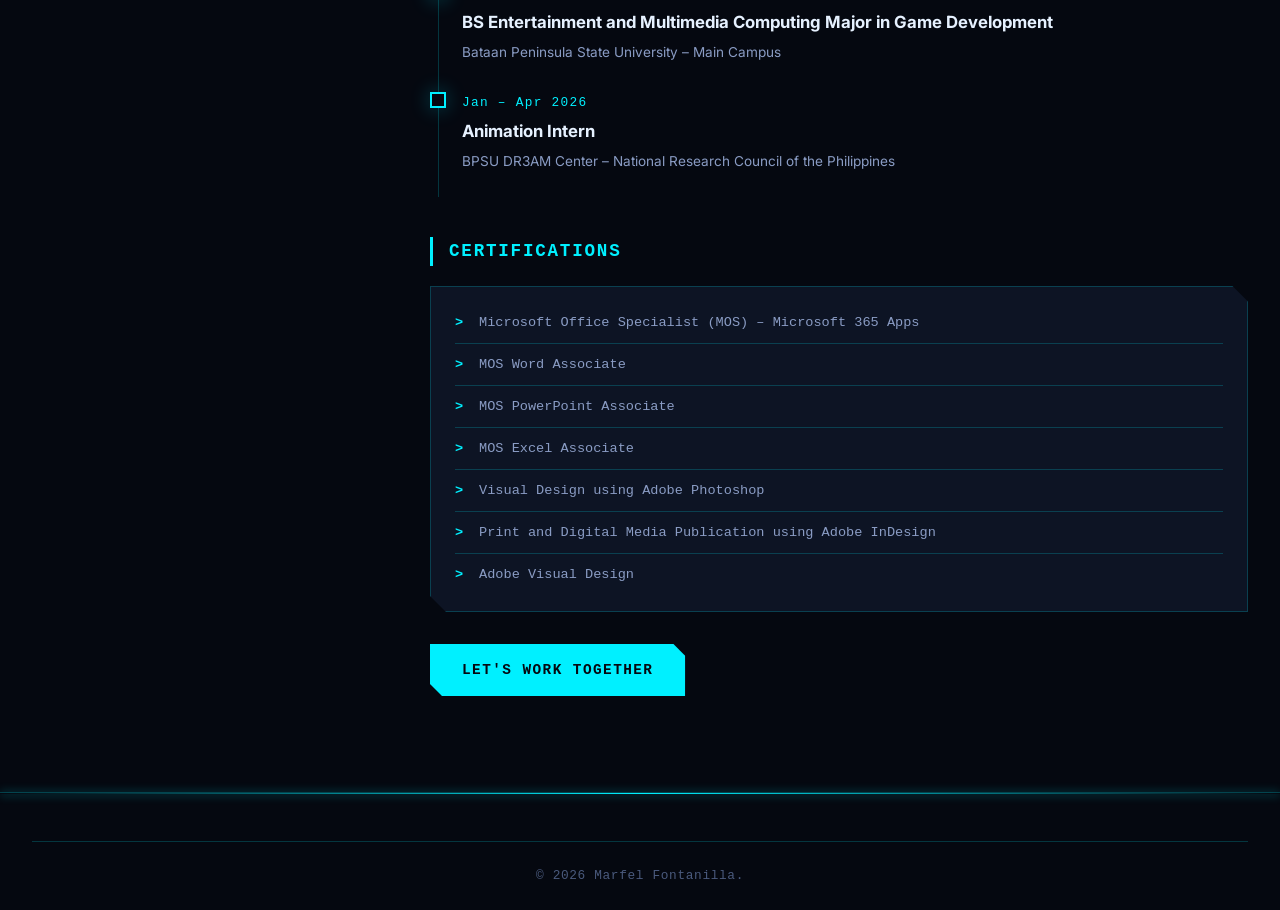
==== commit d96b94a3: "Update About: rephrase 'not studying' to 'in my free time'" ====
--- a/about.html
+++ b/about.html
@@ -83,7 +83,7 @@
                         always looking for new ways to bring imagination to life.
                     </p>
                     <p>
-                        When I'm not studying, you'll find me sketching characters, exploring new art 
+                        In my free time, you'll find me sketching characters, exploring new art
                         styles, or playing games that inspire my next project.
                     </p>
 
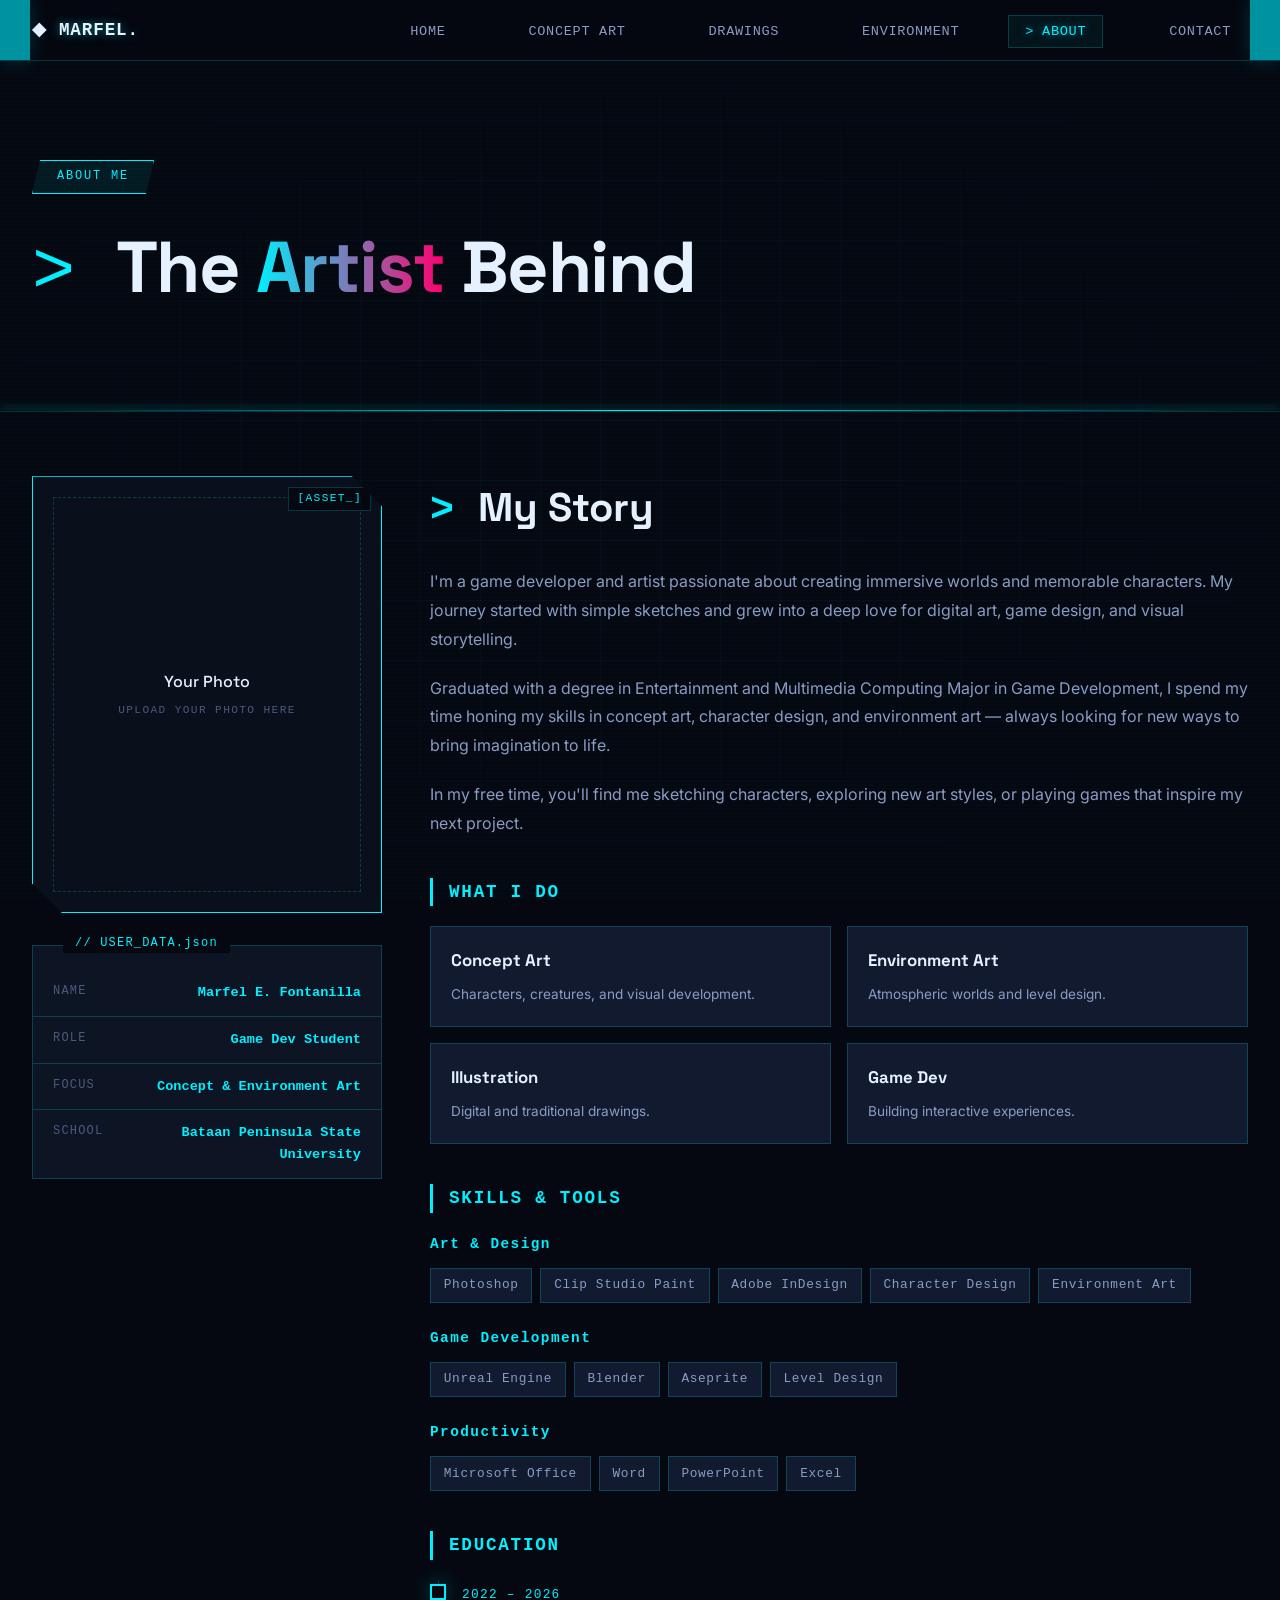
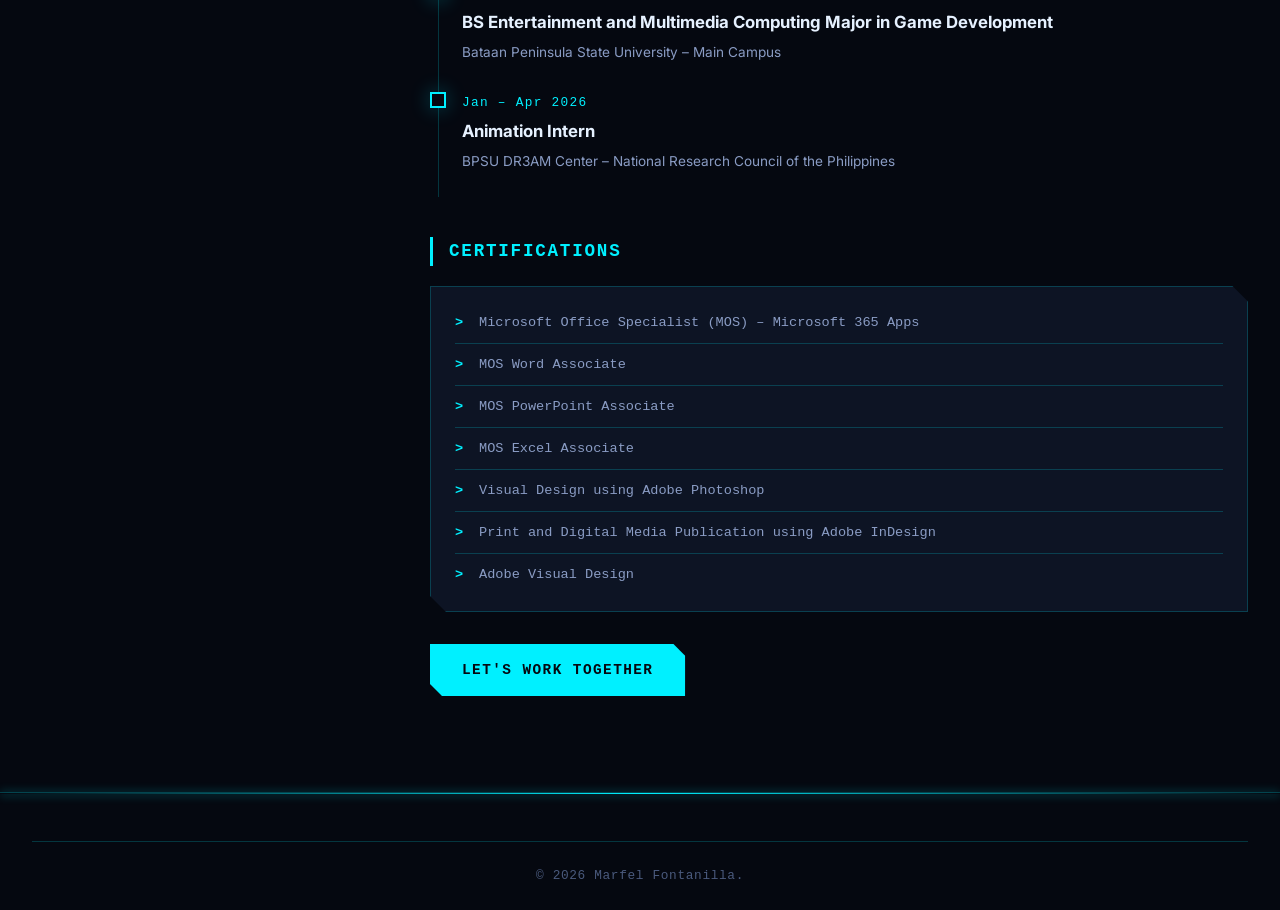
==== commit 16e1874c: "Update About: change 'game development student' to 'game developer and artist'" ====
--- a/about.html
+++ b/about.html
@@ -73,7 +73,7 @@
                 <div class="about-text-section">
                     <h2>My Story</h2>
                     <p>
-                        I'm a game development student passionate about creating immersive worlds 
+                        I'm a game developer and artist passionate about creating immersive worlds
                         and memorable characters. My journey started with simple sketches and grew into 
                         a deep love for digital art, game design, and visual storytelling.
                     </p>
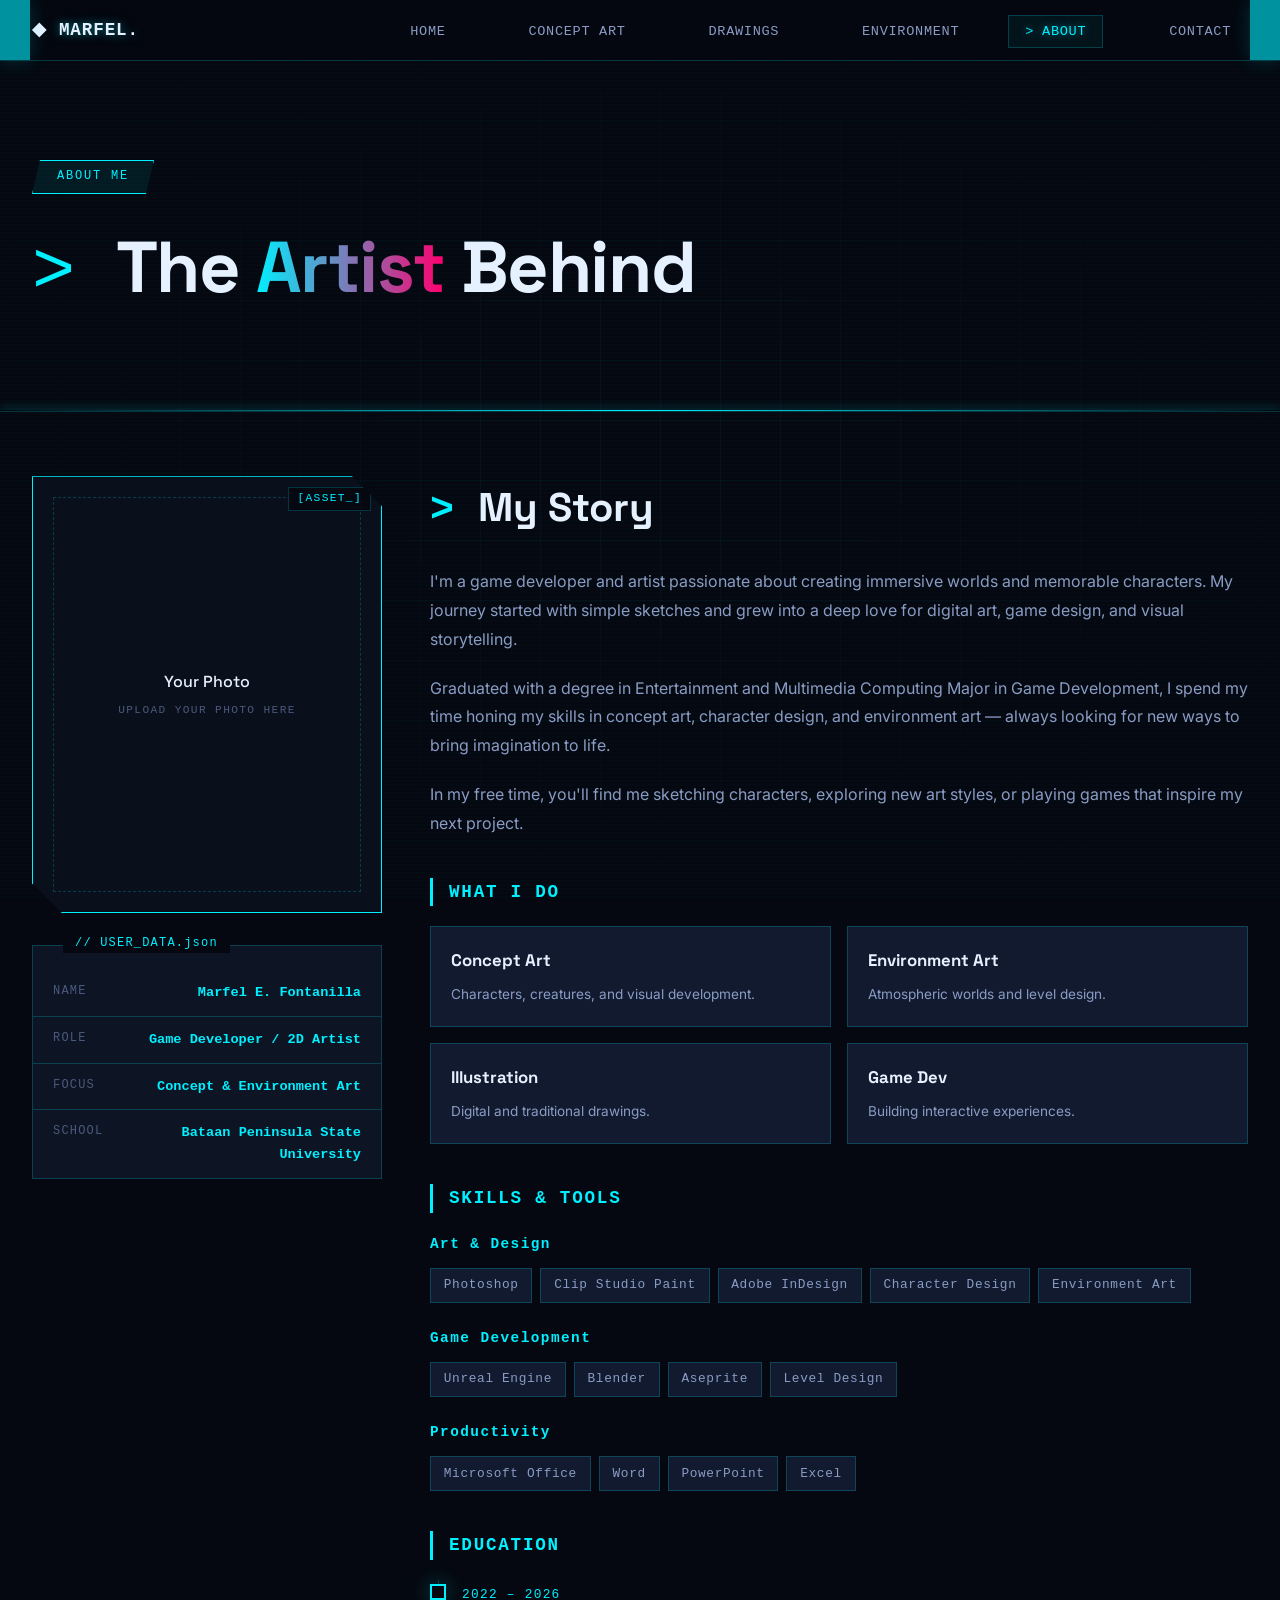
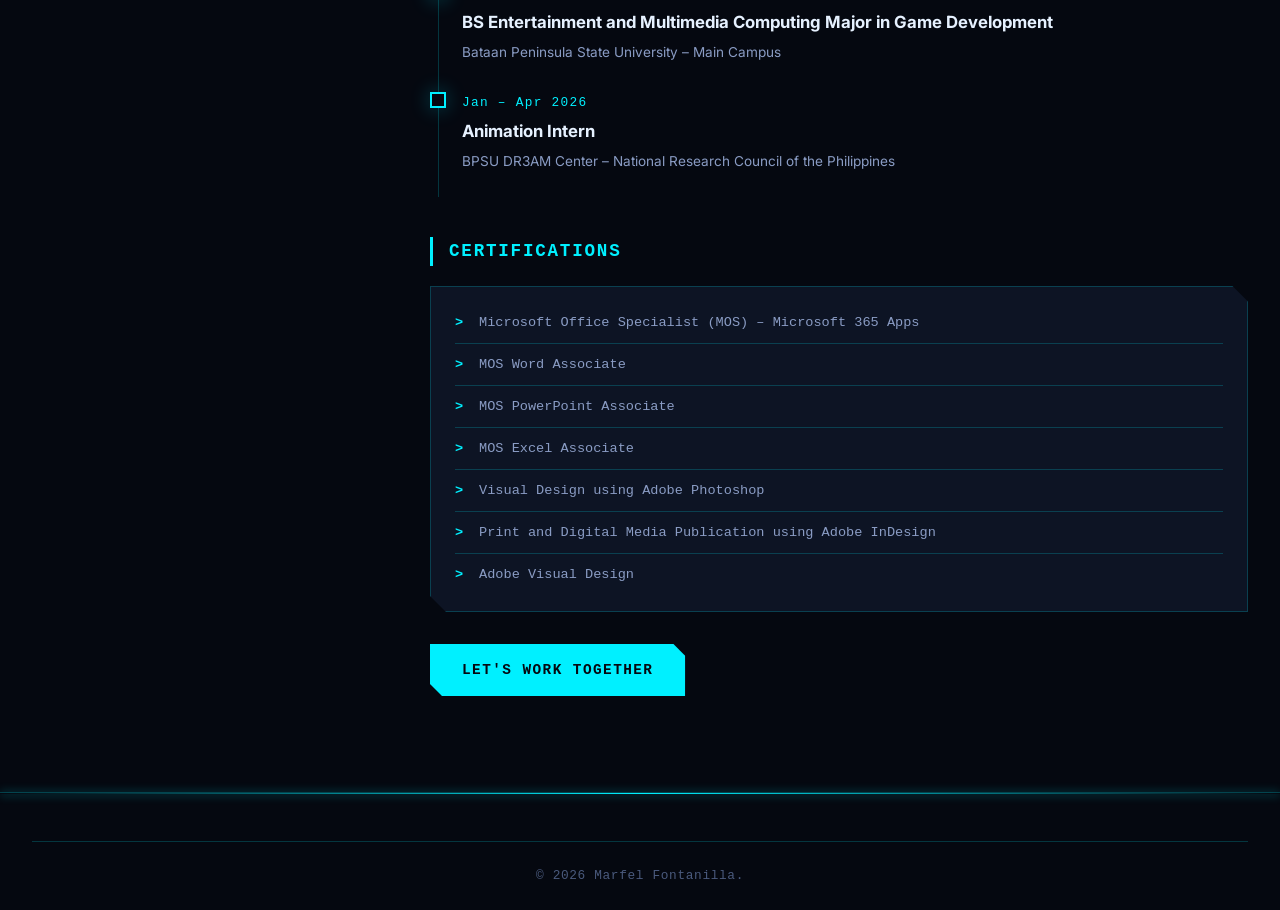
==== commit 1d417c3f: "Update About: change role to 'Game Developer / 2D Artist'" ====
--- a/about.html
+++ b/about.html
@@ -58,7 +58,7 @@
                         </div>
                         <div class="info-item">
                             <span class="info-label">Role</span>
-                            <span class="info-value">Game Dev Student</span>
+                            <span class="info-value">Game Developer / 2D Artist</span>
                         </div>
                         <div class="info-item">
                             <span class="info-label">Focus</span>
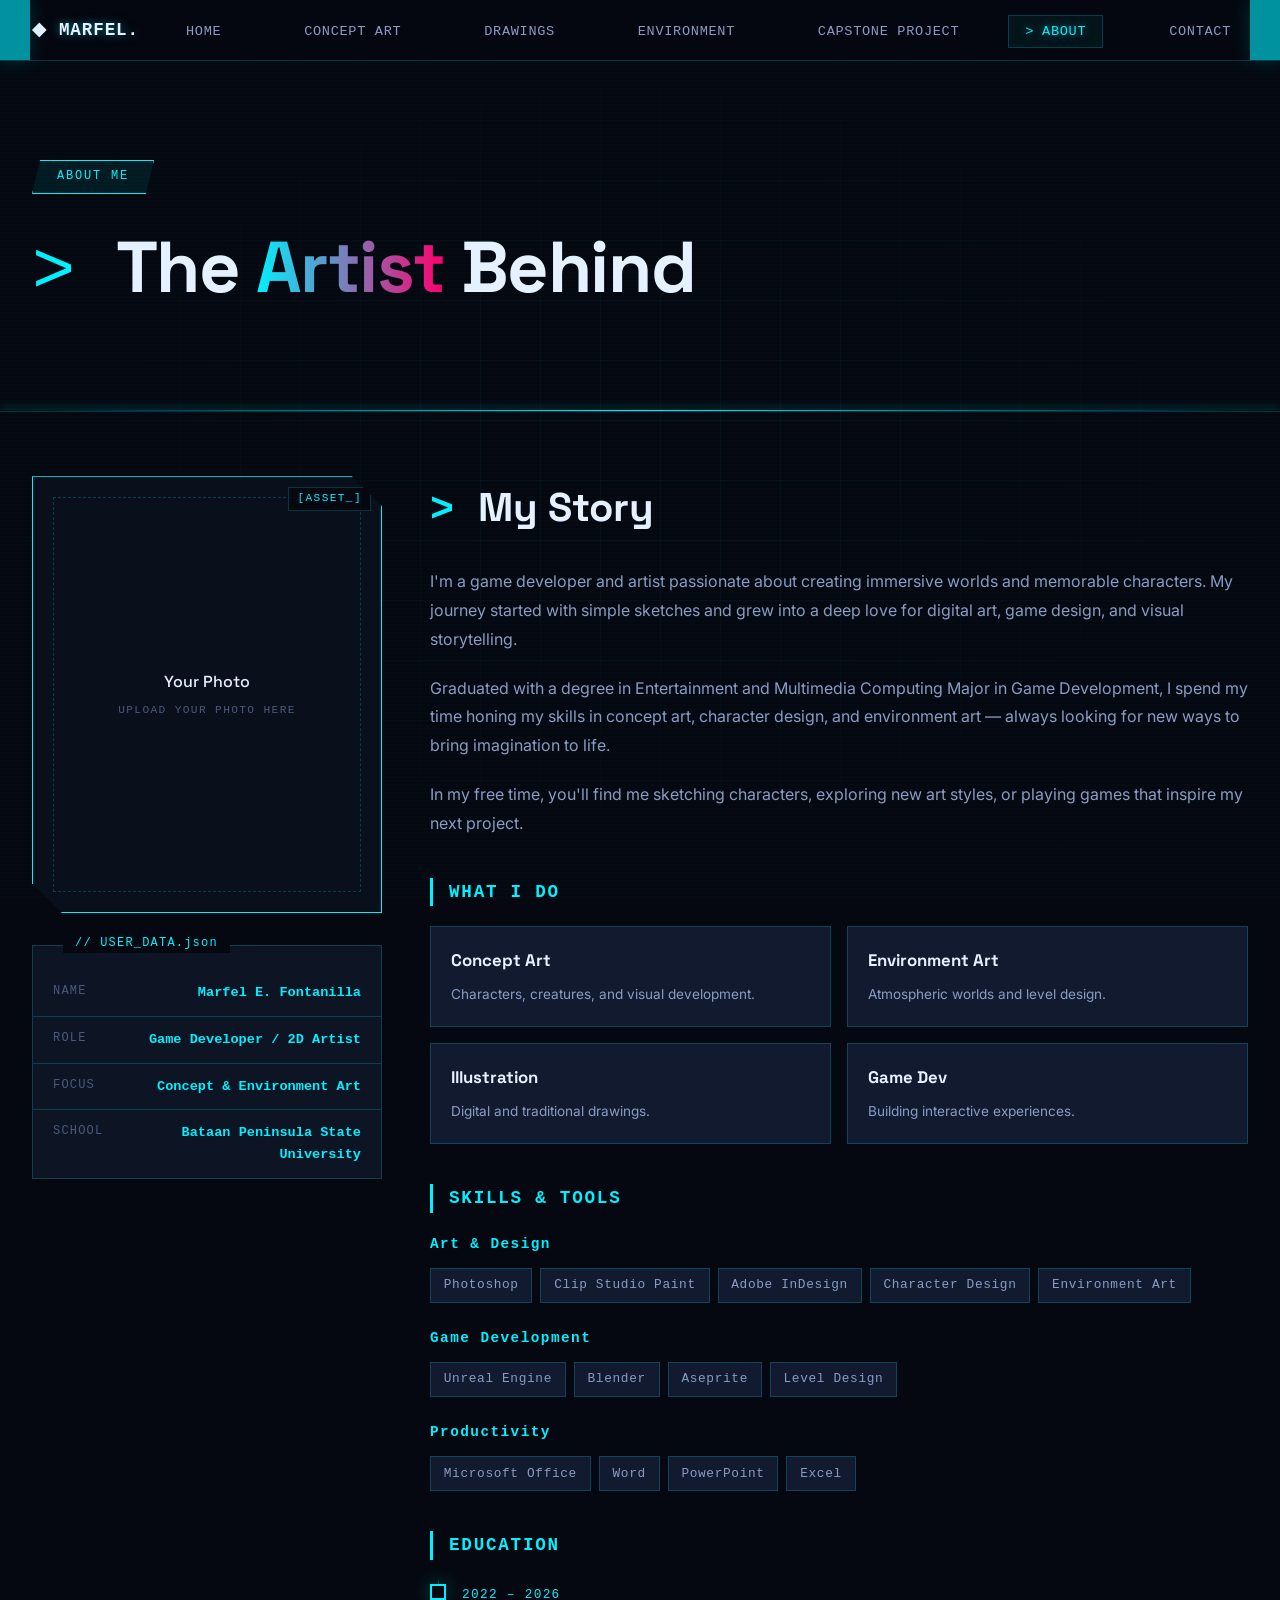
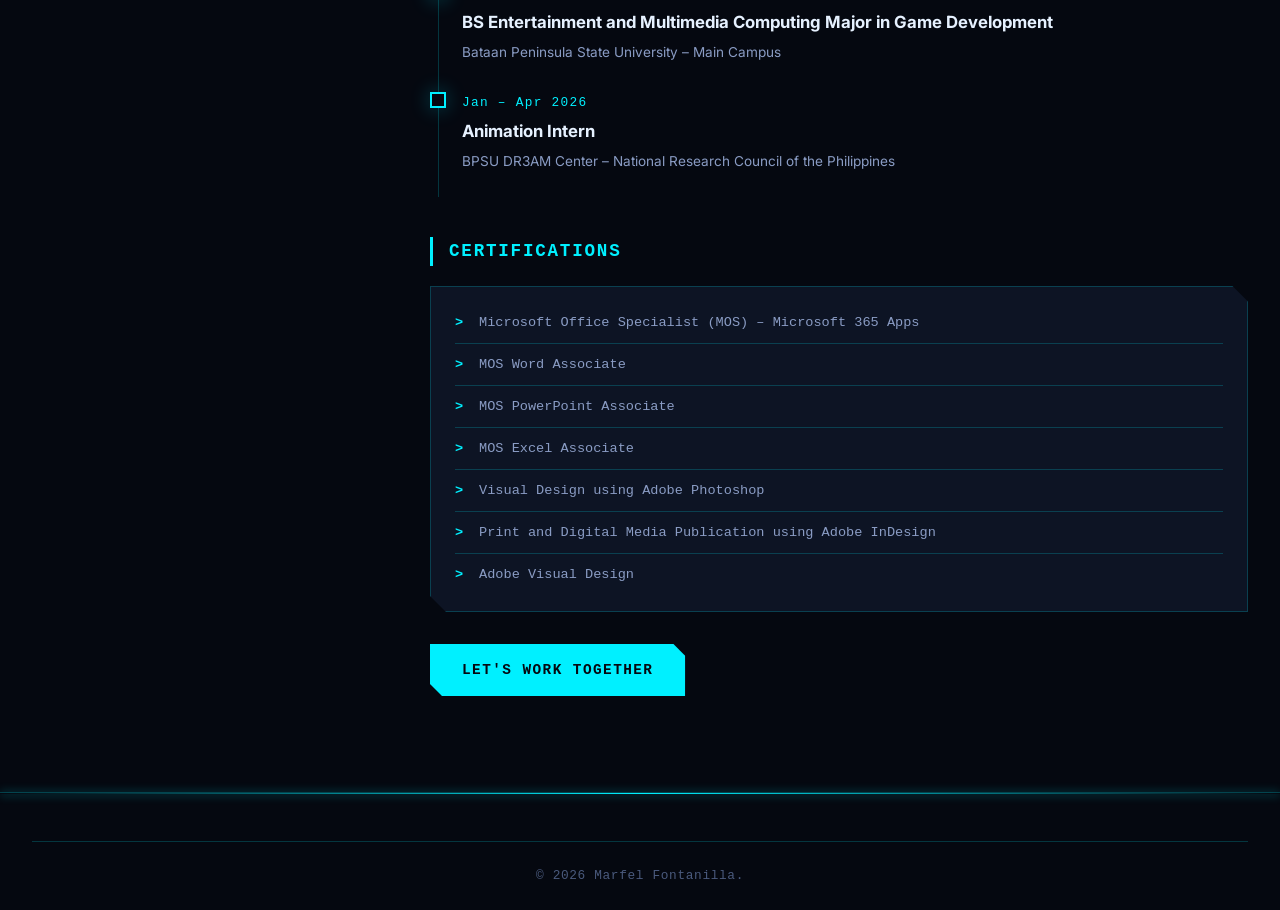
==== commit e0f51f2f: "Add Capstone Project button to navigation across all pages" ====
--- a/about.html
+++ b/about.html
@@ -22,6 +22,7 @@
                 <li><a href="concept-art.html">Concept Art</a></li>
                 <li><a href="drawings.html">Drawings</a></li>
                 <li><a href="environment.html">Environment</a></li>
+                <li><a href="capstone-project.html">Capstone Project</a></li>
                 <li><a href="about.html" class="active">About</a></li>
                 <li><a href="contact.html">Contact</a></li>
             </ul>
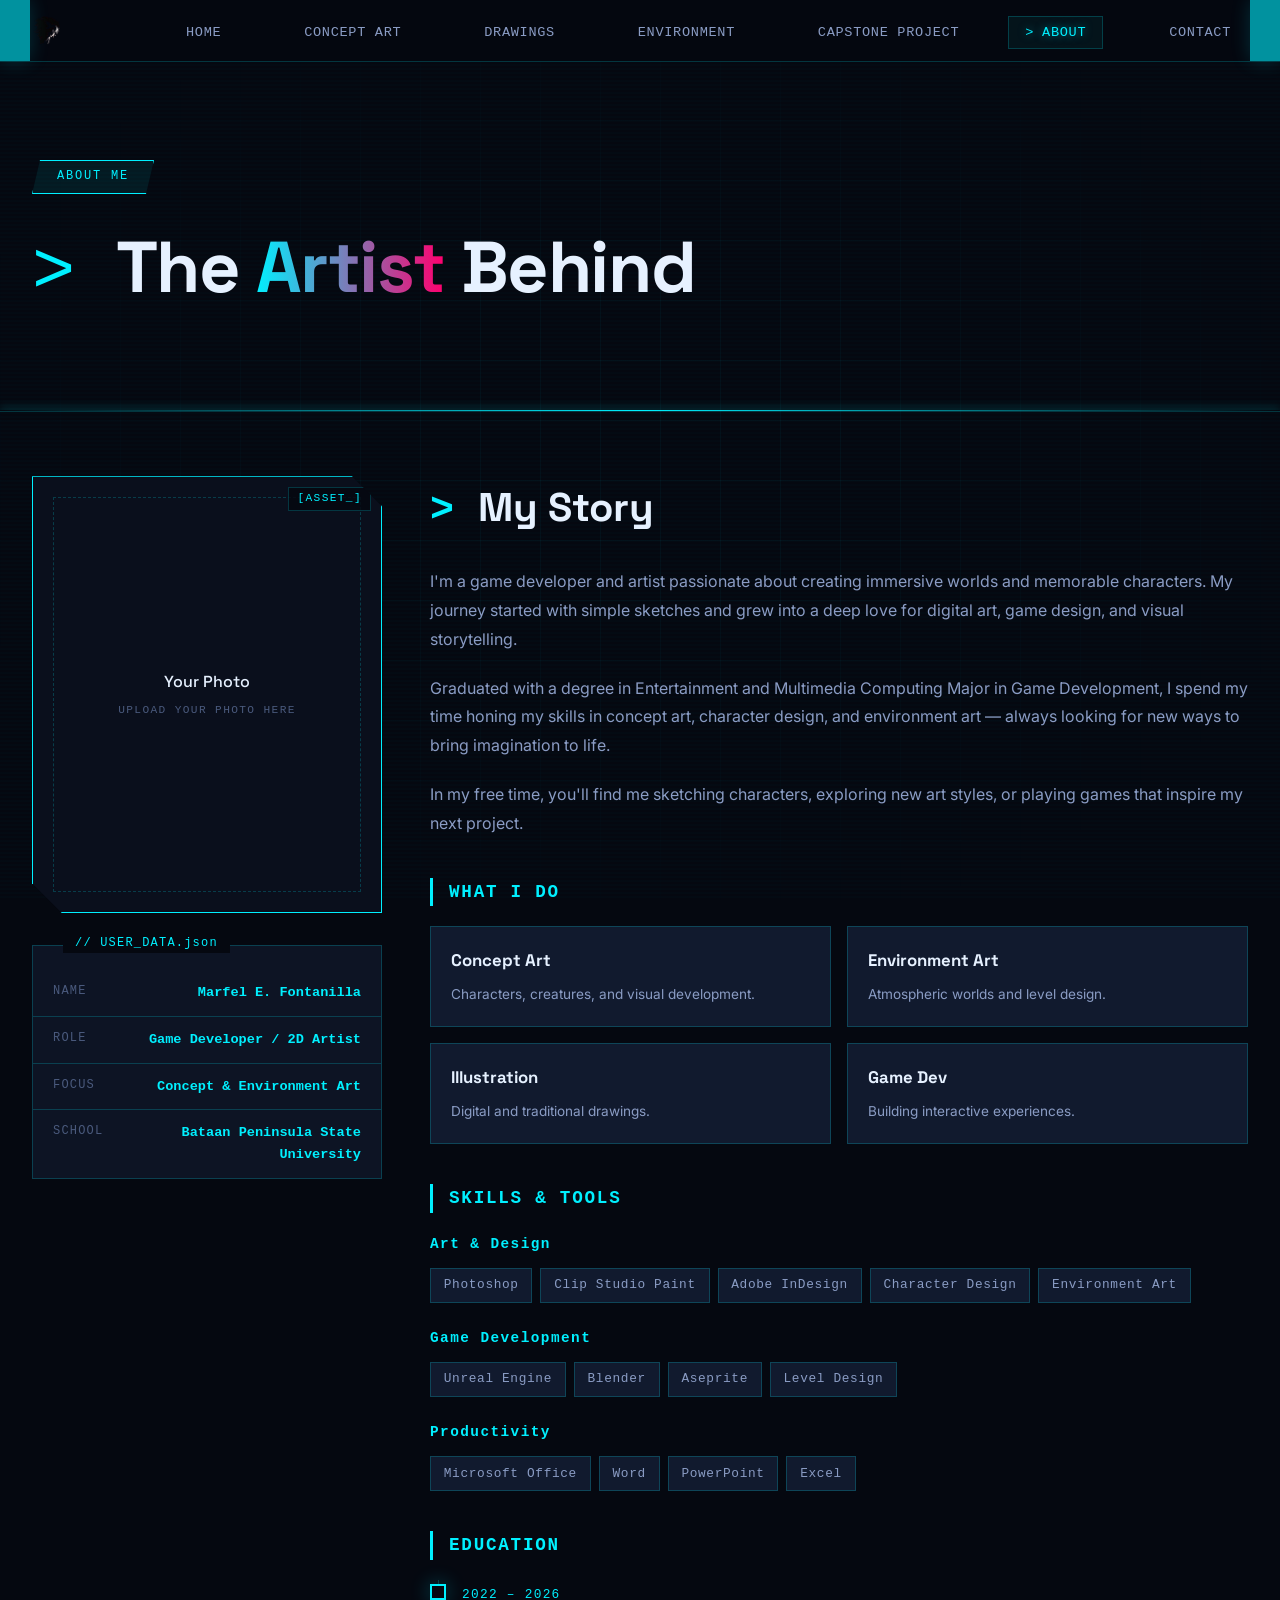
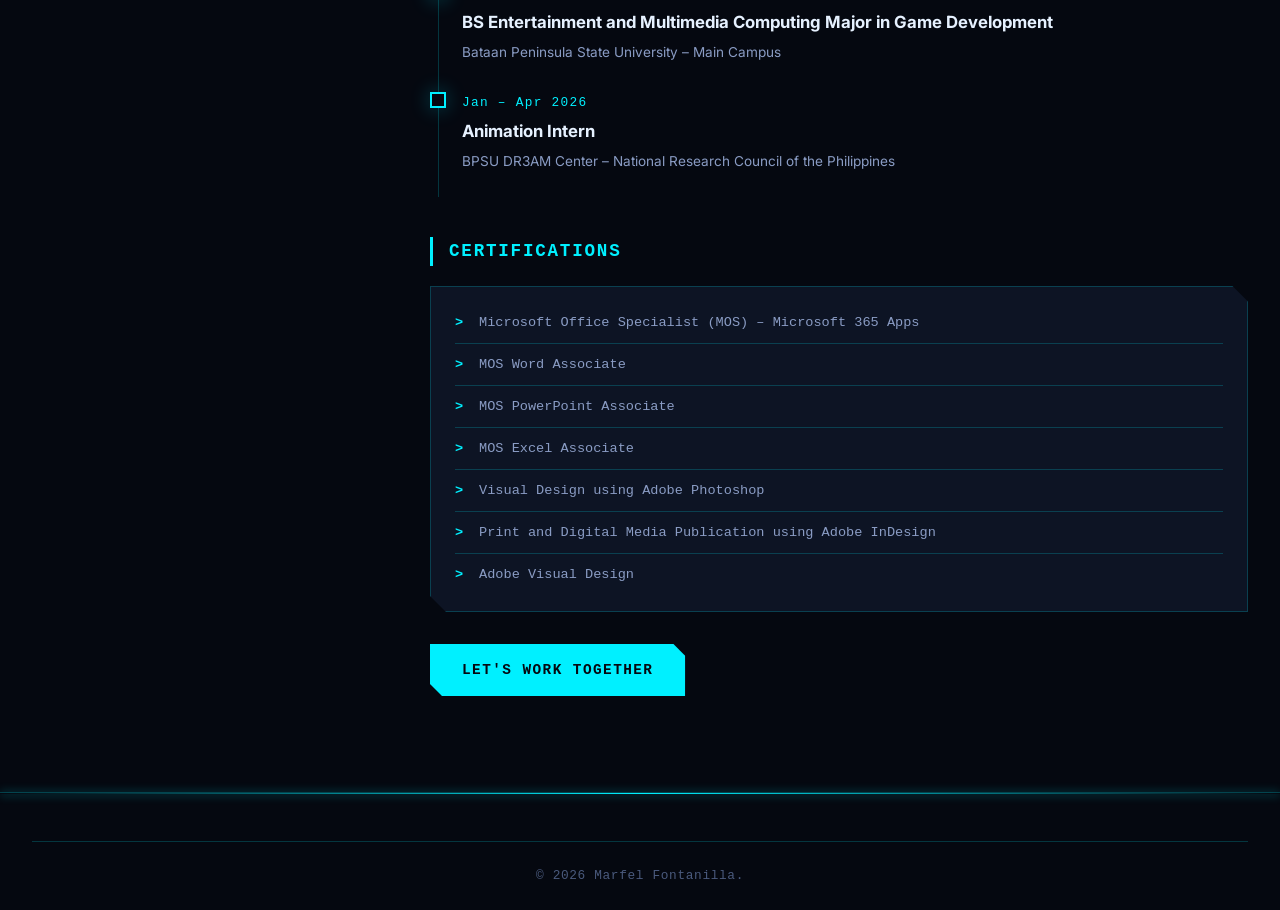
==== commit 440260dc: "Replace MARFEL text logo with image (transparent background) across all pages" ====
--- a/about.html
+++ b/about.html
@@ -14,8 +14,7 @@
     <nav class="navbar">
         <div class="nav-container">
             <a href="index.html" class="logo">
-                <span class="logo-icon">◆</span>
-                <span class="logo-text">MARFEL<span class="dot">.</span></span>
+                <img src="images/marfel-logo.png" alt="Marfel" class="logo-img">
             </a>
             <ul class="nav-menu">
                 <li><a href="index.html">Home</a></li>
--- a/css/style.css
+++ b/css/style.css
@@ -161,6 +161,12 @@
     font-weight: 700;
     font-size: 1.1rem;
     letter-spacing: 0.05em;
+}
+
+.logo-img {
+    height: 1.8rem;
+    width: auto;
+    display: block;
 }
 
 .logo-prefix {
